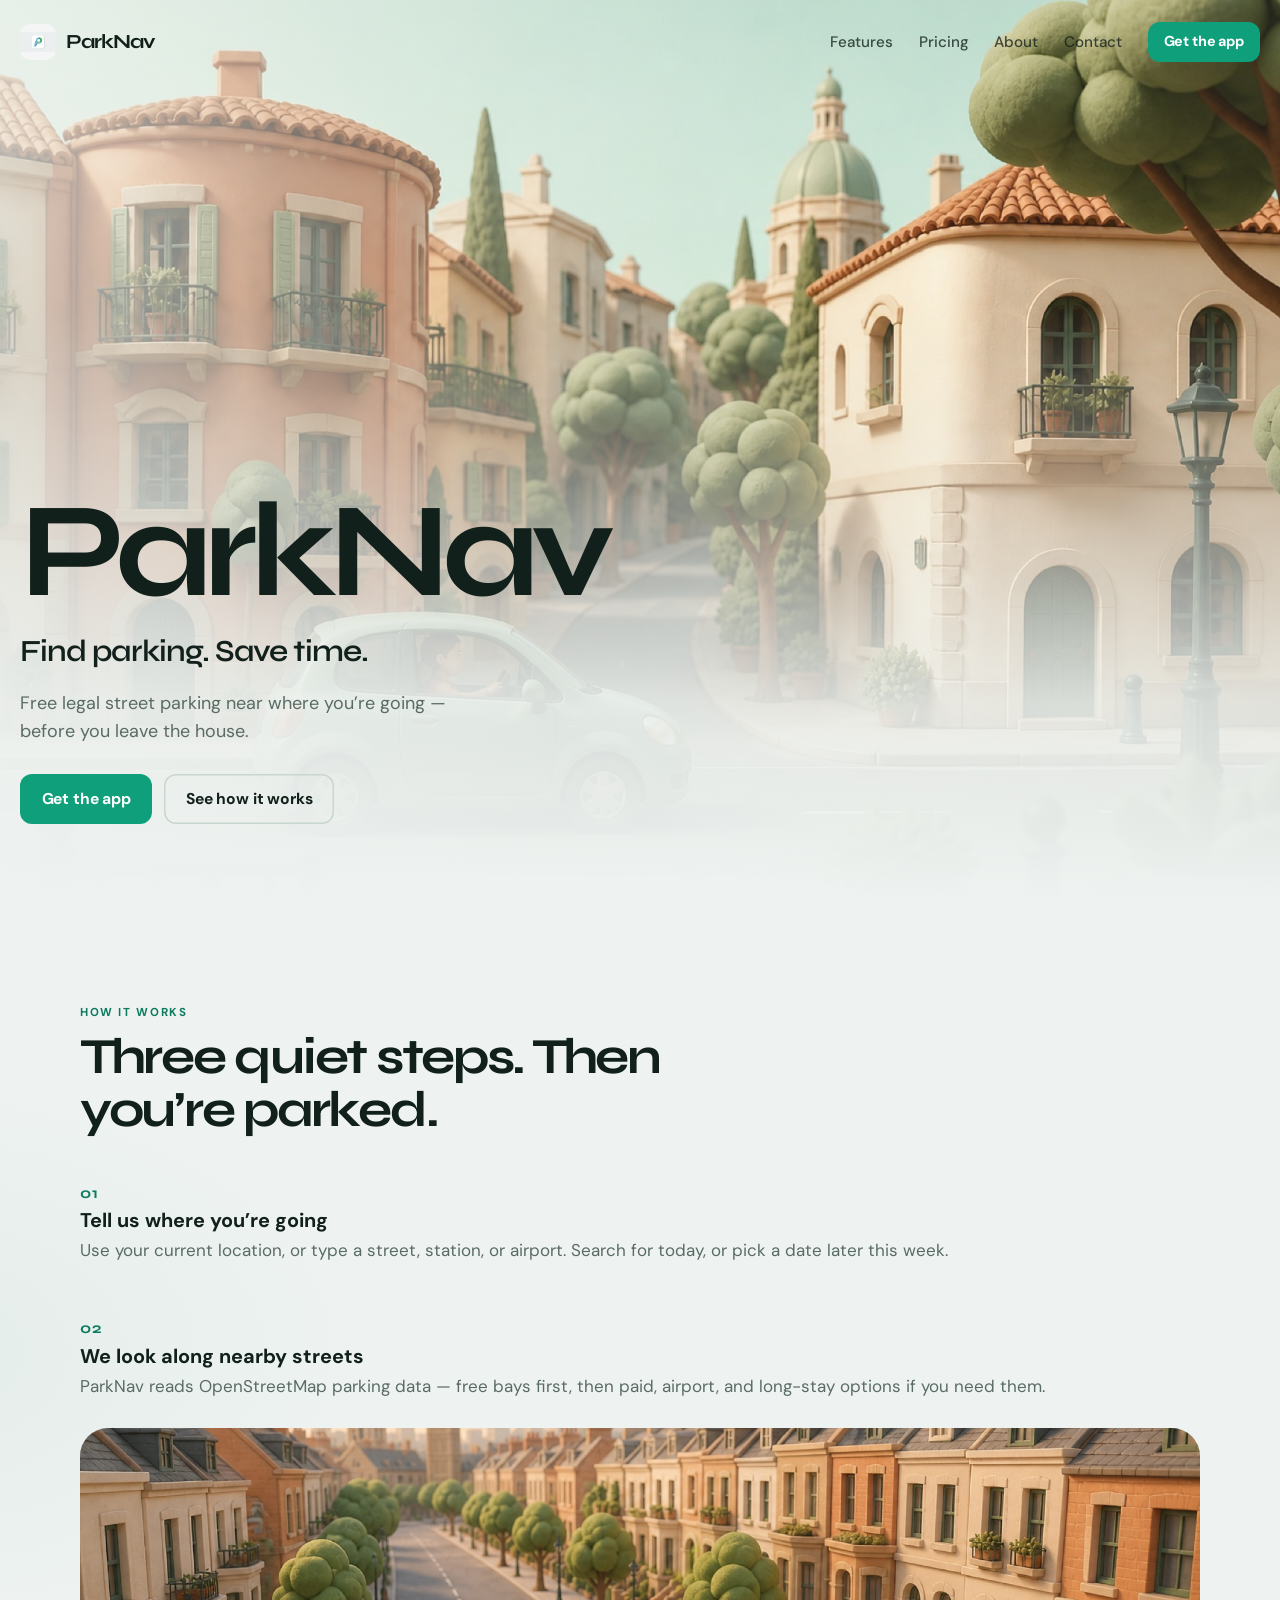
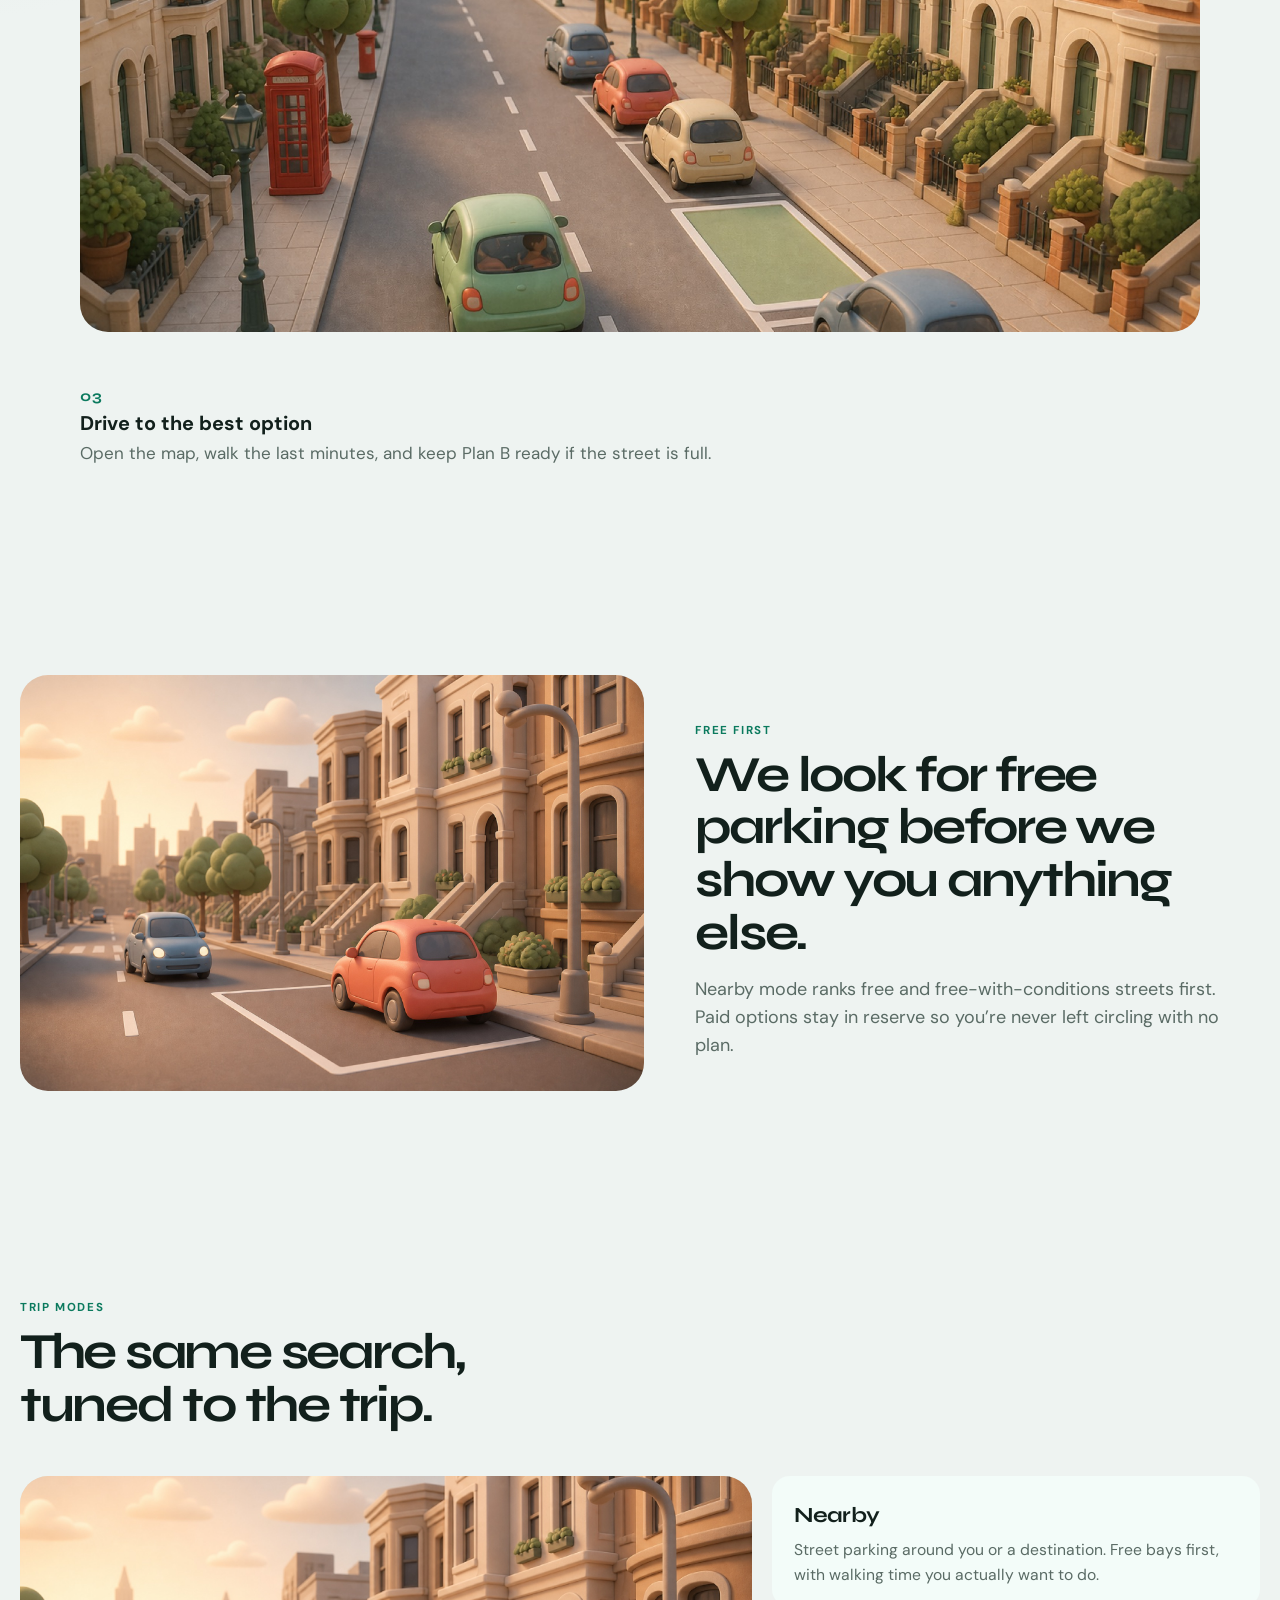
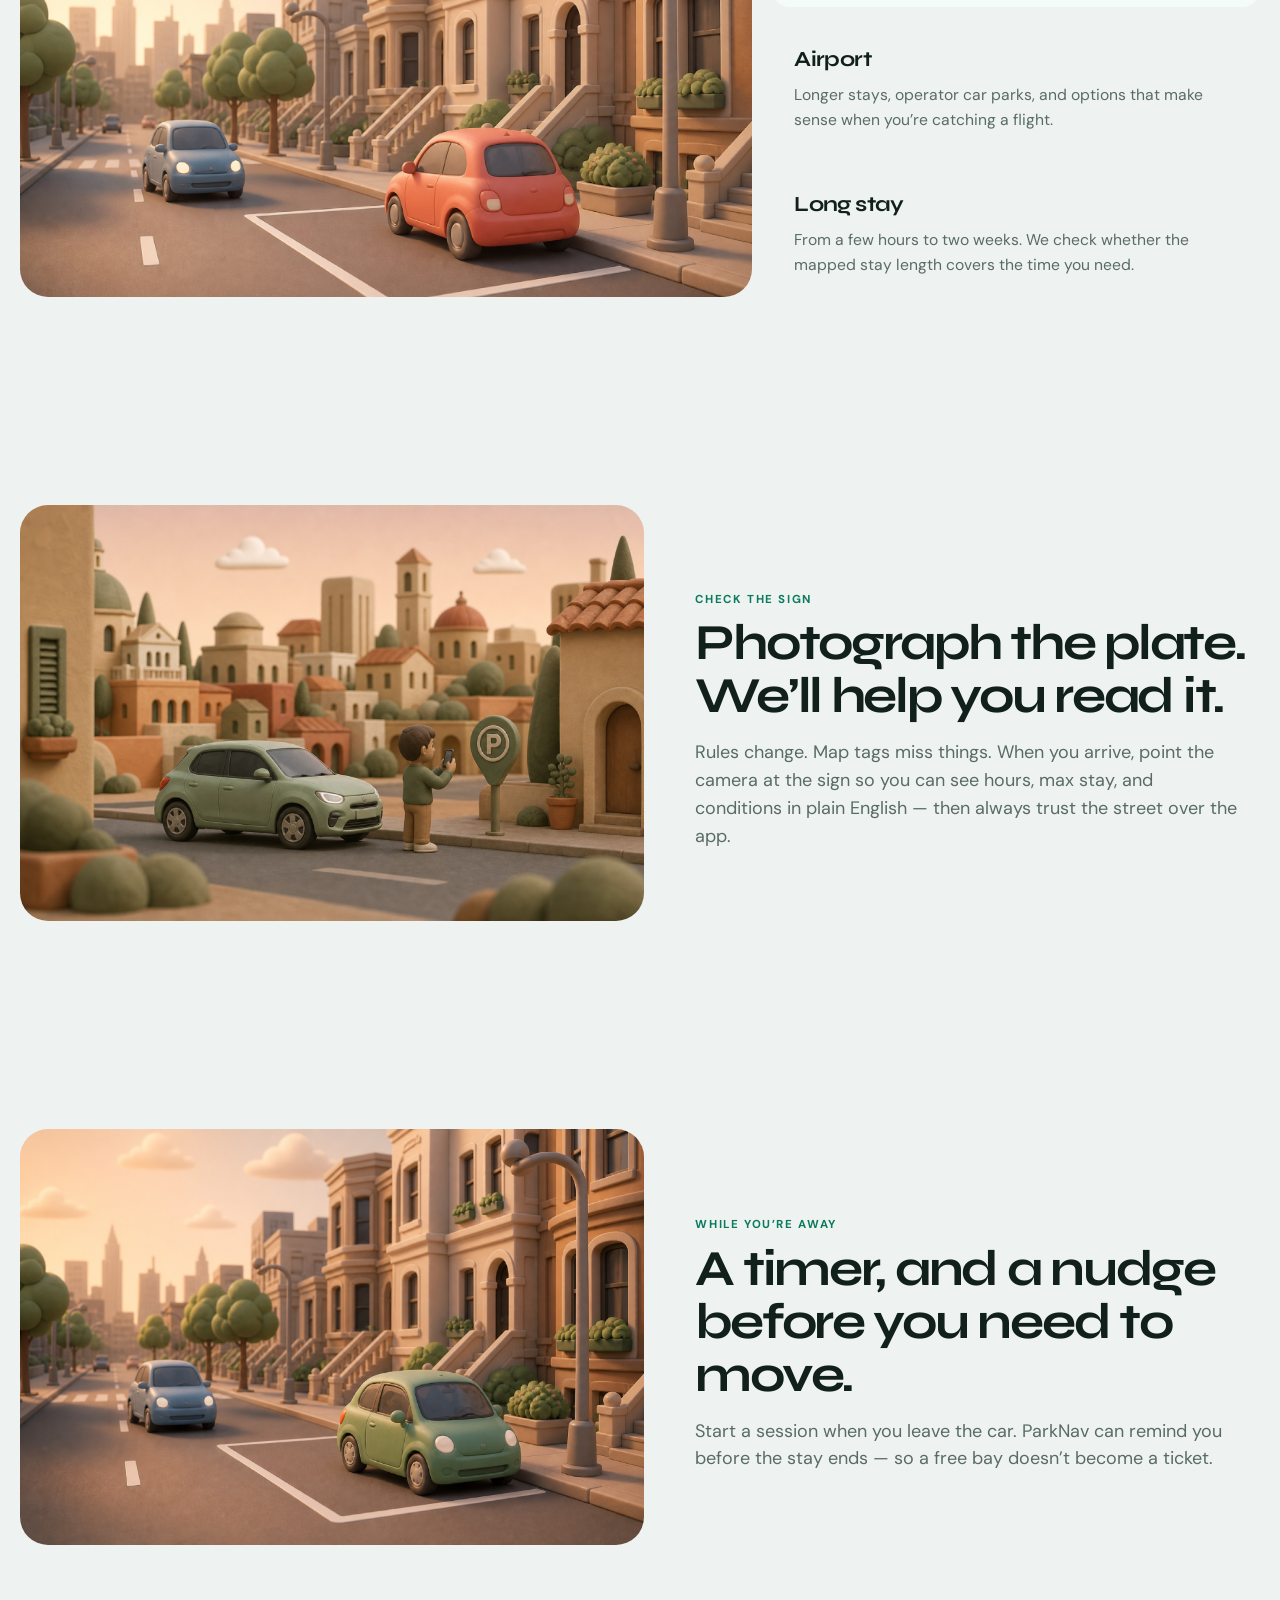
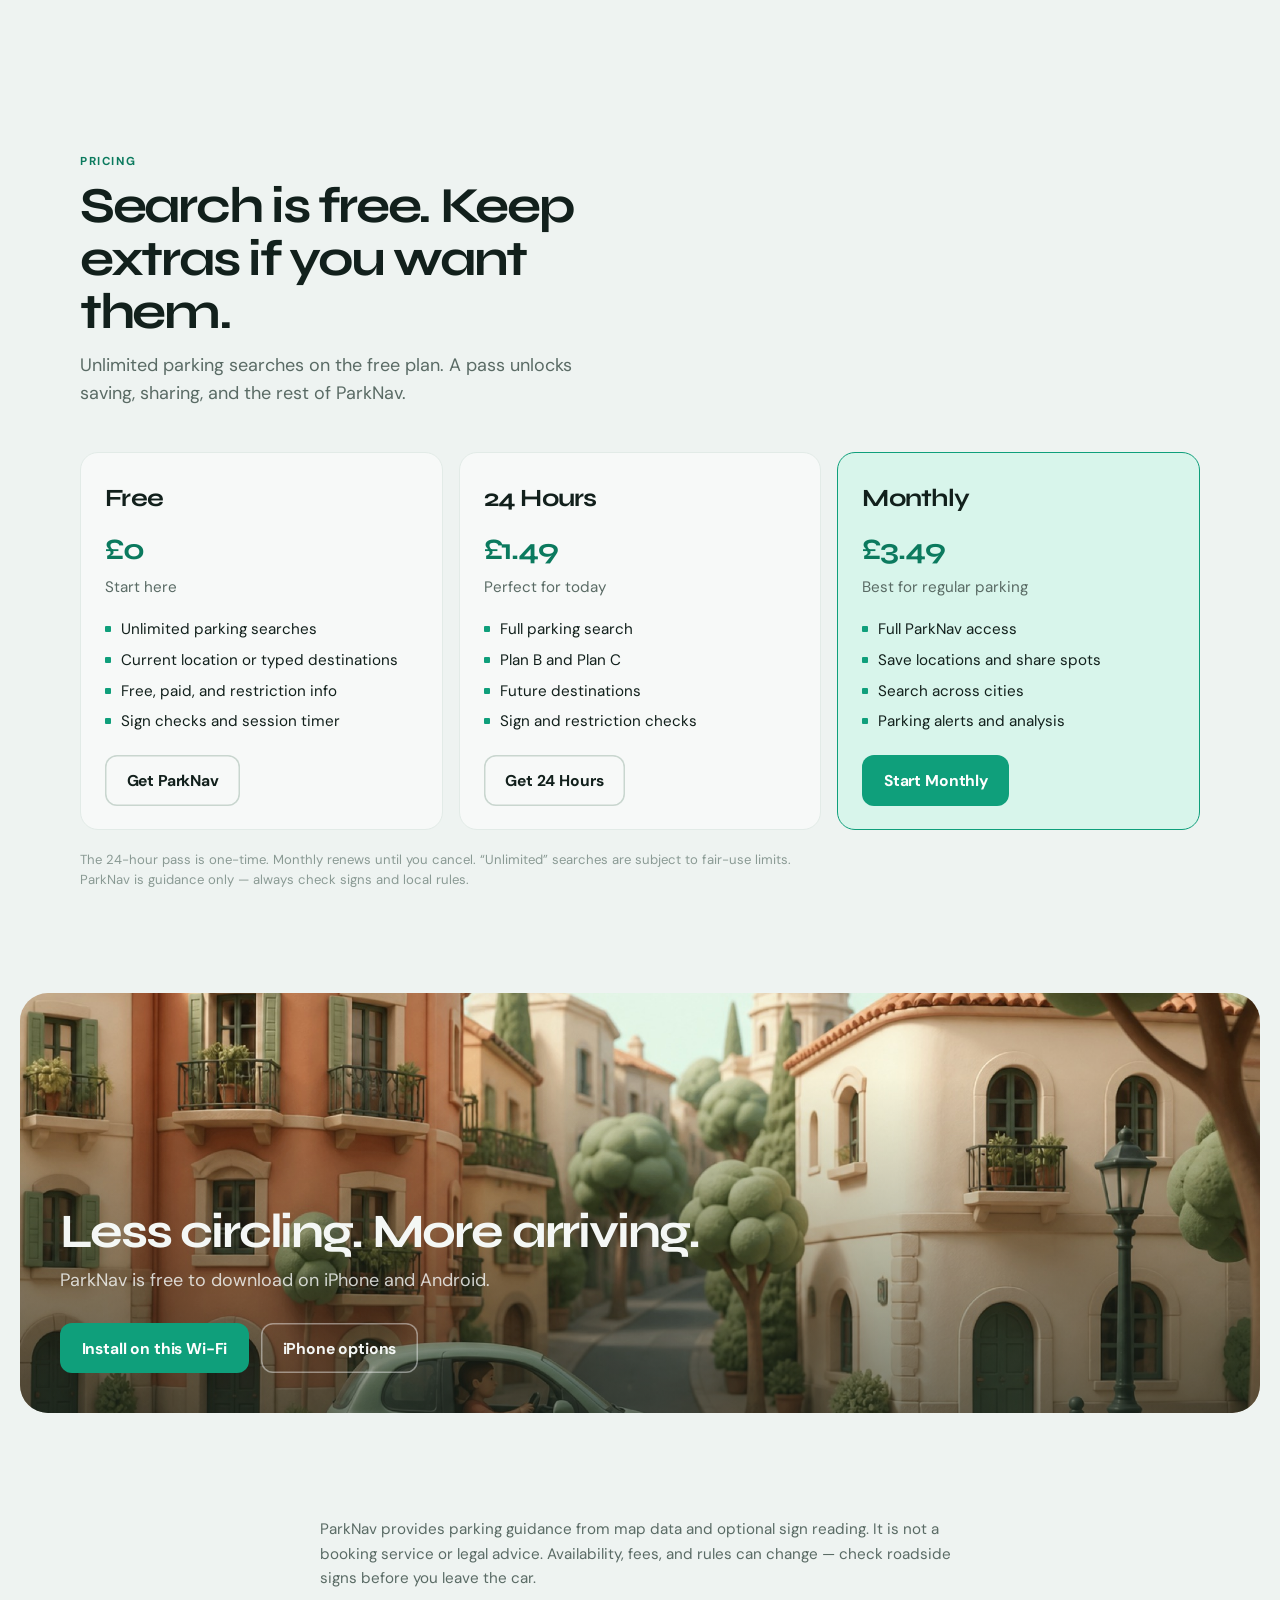
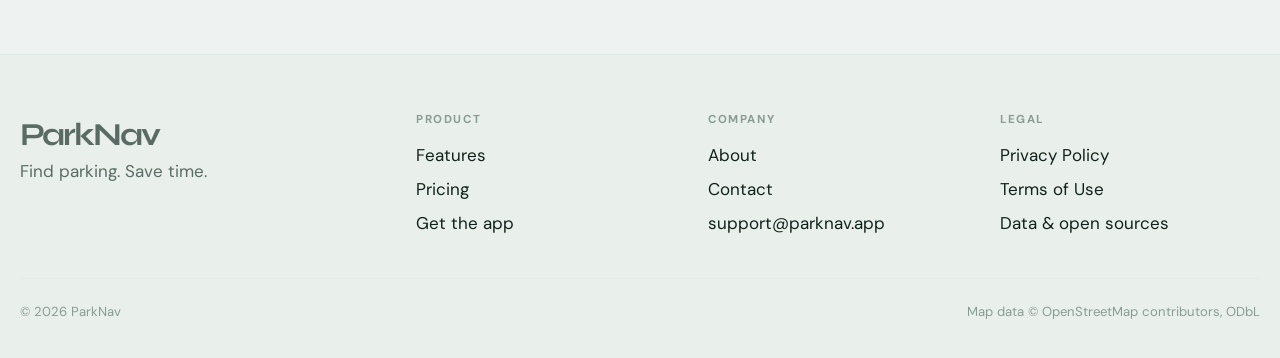
==== index.html @ ad82bcac "Initial ParkNav marketing site. Static HTML/CSS site with all pages, clay illustrations, and GitHub " ====
<!DOCTYPE html>
<html lang="en-GB">
<head>
  <meta charset="utf-8">
  <meta name="viewport" content="width=device-width, initial-scale=1">
  <title>ParkNav — Find parking. Save time.</title>
  <meta name="description" content="ParkNav finds free, legal street parking near your destination. Search now or later, check signs, and get a reminder before you overstay.">
  <link rel="canonical" href="https://parknav.app/">
  <link rel="icon" href="images/favicon.png">
  <link rel="preconnect" href="https://fonts.googleapis.com">
  <link rel="preconnect" href="https://fonts.gstatic.com" crossorigin>
  <link href="https://fonts.googleapis.com/css2?family=DM+Sans:opsz,wght@9..40,400;9..40,500;9..40,700&family=Syne:wght@600;700&display=swap" rel="stylesheet">
  <link rel="stylesheet" href="css/site.css">
</head>
<body>
  <a class="skip" href="#content">Skip to content</a>

  <!-- Webflow: Navbar symbol -->
  <header class="nav" data-nav>
    <div class="nav-inner">
      <a class="nav-brand" href="index.html">
        <img src="images/logo.png" width="36" height="36" alt="">
        <span>ParkNav</span>
      </a>
      <button class="nav-toggle" type="button" data-nav-toggle aria-expanded="false" aria-label="Open menu">
        <span></span>
      </button>
      <nav class="nav-menu" data-nav-menu>
        <a class="nav-link" href="features.html">Features</a>
        <a class="nav-link" href="pricing.html">Pricing</a>
        <a class="nav-link" href="about.html">About</a>
        <a class="nav-link" href="contact.html">Contact</a>
        <a class="btn btn-small" href="#download">Get the app</a>
      </nav>
    </div>
  </header>

  <main id="content">
    <section class="hero">
      <img class="hero-media" src="images/hero-street.jpg" alt="Clay city street with a sage-green car looking for a place to park">
      <div class="hero-fade"></div>
      <div class="hero-copy">
        <p class="brand-word">ParkNav</p>
        <h1>Find parking. Save time.</h1>
        <p class="lede">Free legal street parking near where you’re going — before you leave the house.</p>
        <div class="cta-row">
          <a class="btn" href="#download">Get the app</a>
          <a class="btn btn-ghost" href="#how">See how it works</a>
        </div>
      </div>
    </section>

    <section class="section" id="how">
      <div class="wrap">
        <div class="section-head">
          <p class="kicker">How it works</p>
          <h2 class="display">Three quiet steps. Then you’re parked.</h2>
        </div>

        <div class="steps">
          <div>
            <p class="step-num">01</p>
            <h3>Tell us where you’re going</h3>
            <p class="muted">Use your current location, or type a street, station, or airport. Search for today, or pick a date later this week.</p>
          </div>

          <div>
            <p class="step-num">02</p>
            <h3>We look along nearby streets</h3>
            <p class="muted">ParkNav reads OpenStreetMap parking data — free bays first, then paid, airport, and long-stay options if you need them.</p>
            <div class="stage">
              <img src="images/scene-overhead.jpg" alt="Overhead clay London street with a sage car searching for a free bay">
            </div>
          </div>

          <div>
            <p class="step-num">03</p>
            <h3>Drive to the best option</h3>
            <p class="muted">Open the map, walk the last minutes, and keep Plan B ready if the street is full.</p>
          </div>
        </div>
      </div>
    </section>

    <section class="section">
      <div class="wrap-wide split">
        <div class="split-visual">
          <img src="images/scene-bay.jpg" alt="Clay street with a car settling into a parking bay">
        </div>
        <div class="split-copy">
          <p class="kicker">Free first</p>
          <h2 class="display">We look for free parking before we show you anything else.</h2>
          <p class="lede">Nearby mode ranks free and free-with-conditions streets first. Paid options stay in reserve so you’re never left circling with no plan.</p>
        </div>
      </div>
    </section>

    <section class="section">
      <div class="wrap-wide">
        <div class="section-head">
          <p class="kicker">Trip modes</p>
          <h2 class="display">The same search, tuned to the trip.</h2>
        </div>
        <div class="modes">
          <div class="mode-visual">
            <img class="is-show" data-mode-image="nearby" src="images/scene-bay.jpg" alt="Residential street parking">
            <img data-mode-image="airport" src="images/scene-airport.jpg" alt="Clay airport long-stay car park">
            <img data-mode-image="longstay" src="images/scene-parked.jpg" alt="Car parked for a longer stay">
          </div>
          <div class="mode-list">
            <button class="mode is-on" type="button" data-mode="nearby">
              <h3>Nearby</h3>
              <p>Street parking around you or a destination. Free bays first, with walking time you actually want to do.</p>
            </button>
            <button class="mode" type="button" data-mode="airport">
              <h3>Airport</h3>
              <p>Longer stays, operator car parks, and options that make sense when you’re catching a flight.</p>
            </button>
            <button class="mode" type="button" data-mode="longstay">
              <h3>Long stay</h3>
              <p>From a few hours to two weeks. We check whether the mapped stay length covers the time you need.</p>
            </button>
          </div>
        </div>
      </div>
    </section>

    <section class="section">
      <div class="wrap-wide split split-flip">
        <div class="split-visual">
          <img src="images/scene-sign.jpg" alt="Person checking a parking sign beside a sage-green clay car">
        </div>
        <div class="split-copy">
          <p class="kicker">Check the sign</p>
          <h2 class="display">Photograph the plate. We’ll help you read it.</h2>
          <p class="lede">Rules change. Map tags miss things. When you arrive, point the camera at the sign so you can see hours, max stay, and conditions in plain English — then always trust the street over the app.</p>
        </div>
      </div>
    </section>

    <section class="section">
      <div class="wrap-wide split">
        <div class="split-visual">
          <img src="images/scene-parked.jpg" alt="Sage clay car parked quietly on a residential street">
        </div>
        <div class="split-copy">
          <p class="kicker">While you’re away</p>
          <h2 class="display">A timer, and a nudge before you need to move.</h2>
          <p class="lede">Start a session when you leave the car. ParkNav can remind you before the stay ends — so a free bay doesn’t become a ticket.</p>
        </div>
      </div>
    </section>

    <section class="section" id="pricing">
      <div class="wrap">
        <div class="section-head">
          <p class="kicker">Pricing</p>
          <h2 class="display">Search is free. Keep extras if you want them.</h2>
          <p class="lede">Unlimited parking searches on the free plan. A pass unlocks saving, sharing, and the rest of ParkNav.</p>
        </div>
        <div class="plans">
          <article class="plan">
            <h3>Free</h3>
            <p class="price">£0</p>
            <p class="tag">Start here</p>
            <ul>
              <li>Unlimited parking searches</li>
              <li>Current location or typed destinations</li>
              <li>Free, paid, and restriction info</li>
              <li>Sign checks and session timer</li>
            </ul>
            <a class="btn btn-ghost" href="#download">Get ParkNav</a>
          </article>
          <article class="plan">
            <h3>24 Hours</h3>
            <p class="price">£1.49</p>
            <p class="tag">Perfect for today</p>
            <ul>
              <li>Full parking search</li>
              <li>Plan B and Plan C</li>
              <li>Future destinations</li>
              <li>Sign and restriction checks</li>
            </ul>
            <a class="btn btn-ghost" href="#download">Get 24 Hours</a>
          </article>
          <article class="plan plan-featured">
            <h3>Monthly</h3>
            <p class="price">£3.49</p>
            <p class="tag">Best for regular parking</p>
            <ul>
              <li>Full ParkNav access</li>
              <li>Save locations and share spots</li>
              <li>Search across cities</li>
              <li>Parking alerts and analysis</li>
            </ul>
            <a class="btn" href="#download">Start Monthly</a>
          </article>
        </div>
        <p class="fine">The 24-hour pass is one-time. Monthly renews until you cancel. “Unlimited” searches are subject to fair-use limits. ParkNav is guidance only — always check signs and local rules.</p>
      </div>
    </section>

    <section class="close" id="download">
      <div class="close-frame">
        <img src="images/scene-side-car.jpg" alt="Sage clay car on a sunlit city street">
        <div class="close-fade"></div>
        <div class="close-copy">
          <h2 class="display">Less circling. More arriving.</h2>
          <p class="lede">ParkNav is free to download on iPhone and Android.</p>
          <div class="cta-row">
            <a class="btn" href="install.html">Install on this Wi-Fi</a>
            <a class="btn btn-ghost" href="install.html#ios">iPhone options</a>
          </div>
        </div>
      </div>
    </section>

    <p class="disclaimer">ParkNav provides parking guidance from map data and optional sign reading. It is not a booking service or legal advice. Availability, fees, and rules can change — check roadside signs before you leave the car.</p>
  </main>

  <!-- Webflow: Footer symbol -->
  <footer class="footer">
    <div class="wrap-wide footer-grid">
      <div>
        <p class="brand-word">ParkNav</p>
        <p>Find parking. Save time.</p>
      </div>
      <div>
        <h2>Product</h2>
        <ul>
          <li><a href="features.html">Features</a></li>
          <li><a href="pricing.html">Pricing</a></li>
          <li><a href="index.html#download">Get the app</a></li>
        </ul>
      </div>
      <div>
        <h2>Company</h2>
        <ul>
          <li><a href="about.html">About</a></li>
          <li><a href="contact.html">Contact</a></li>
          <li><a href="mailto:support@parknav.app">support@parknav.app</a></li>
        </ul>
      </div>
      <div>
        <h2>Legal</h2>
        <ul>
          <li><a href="privacy.html">Privacy Policy</a></li>
          <li><a href="terms.html">Terms of Use</a></li>
          <li><a href="data.html">Data &amp; open sources</a></li>
        </ul>
      </div>
    </div>
    <div class="footer-base">
      <span>© 2026 ParkNav</span>
      <span>Map data © OpenStreetMap contributors, ODbL</span>
    </div>
  </footer>

  <script src="js/site.js"></script>
</body>
</html>
---- css/site.css ----
/* ParkNav marketing site
   Tokens map 1:1 to Webflow Swatches / Variables.
   Recreate these first in the Webflow Designer. */

:root {
  --bg: #eef3f1;
  --bg-2: #e4ede8;
  --elevated: #ffffff;
  --soft: #e2ebe7;
  --ink: #12201c;
  --muted: #5a6b65;
  --faint: #8a9a94;
  --green: #0f9f7b;
  --green-deep: #0b7a5e;
  --green-soft: #d8f5eb;
  --amber: #e08a2b;
  --amber-soft: #fff0dc;
  --blue: #2f7fd1;
  --line: #c9d6cf;
  --danger: #e05454;

  --font-display: "Syne", sans-serif;
  --font-body: "DM Sans", sans-serif;

  --space-1: 0.5rem;
  --space-2: 0.75rem;
  --space-3: 1rem;
  --space-4: 1.5rem;
  --space-5: 2.5rem;
  --space-6: 4rem;
  --space-7: 6.5rem;
  --space-8: 9rem;

  --wrap: 1120px;
  --wrap-wide: 1280px;
  --measure: 38rem;

  --radius-s: 12px;
  --radius-m: 18px;
  --radius-l: 28px;

  --ease: cubic-bezier(0.22, 1, 0.36, 1);
  --nav-h: 5.25rem;
}

*,
*::before,
*::after {
  box-sizing: border-box;
}

html {
  scroll-behavior: smooth;
}

html,
body {
  margin: 0;
  padding: 0;
}

body {
  font-family: var(--font-body);
  font-size: 1.0625rem;
  line-height: 1.6;
  color: var(--ink);
  background:
    radial-gradient(1200px 640px at 80% -10%, rgba(216, 245, 235, 0.7), transparent 60%),
    radial-gradient(900px 500px at -10% 20%, rgba(226, 235, 231, 0.9), transparent 55%),
    var(--bg);
  -webkit-font-smoothing: antialiased;
  text-rendering: optimizeLegibility;
}

img {
  max-width: 100%;
  display: block;
}

a {
  color: inherit;
  text-decoration: none;
}

button,
input,
textarea,
select {
  font: inherit;
  color: inherit;
}

h1,
h2,
h3,
p {
  margin: 0;
}

:focus-visible {
  outline: 2px solid var(--green);
  outline-offset: 3px;
}

.skip {
  position: absolute;
  left: 1rem;
  top: -4rem;
  z-index: 80;
  background: var(--ink);
  color: var(--elevated);
  padding: 0.6rem 0.9rem;
  border-radius: var(--radius-s);
}

.skip:focus {
  top: 1rem;
}

/* ——— Type ——— */

.brand-word {
  font-family: var(--font-display);
  font-weight: 700;
  letter-spacing: -0.06em;
  line-height: 0.92;
}

.kicker {
  font-family: var(--font-body);
  font-weight: 700;
  font-size: 0.72rem;
  letter-spacing: 0.14em;
  text-transform: uppercase;
  color: var(--green-deep);
}

.display {
  font-family: var(--font-display);
  font-weight: 700;
  letter-spacing: -0.045em;
  line-height: 1.05;
  color: var(--ink);
}

.lede {
  font-size: 1.125rem;
  line-height: 1.55;
  color: var(--muted);
  max-width: 34rem;
}

.muted {
  color: var(--muted);
}

/* ——— Buttons ——— */

.btn {
  display: inline-flex;
  align-items: center;
  justify-content: center;
  gap: 0.55rem;
  min-height: 3.15rem;
  padding: 0.75rem 1.35rem;
  border: 0;
  border-radius: var(--radius-s);
  background: var(--green);
  color: #fff;
  font-weight: 700;
  font-size: 0.98rem;
  letter-spacing: -0.01em;
  cursor: pointer;
  transition: transform 0.35s var(--ease), background 0.25s ease;
}

.btn:hover {
  background: var(--green-deep);
  transform: translateY(-1px);
}

.btn-ghost {
  background: transparent;
  color: var(--ink);
  box-shadow: inset 0 0 0 1.5px var(--line);
}

.btn-ghost:hover {
  background: var(--elevated);
  transform: translateY(-1px);
}

.btn-small {
  min-height: 2.55rem;
  padding: 0.45rem 1rem;
  font-size: 0.9rem;
}

.cta-row {
  display: flex;
  flex-wrap: wrap;
  gap: 0.75rem;
  margin-top: 1.75rem;
}

/* ——— Nav (Webflow: Navbar symbol) ——— */

.nav {
  position: fixed;
  top: 0;
  left: 0;
  right: 0;
  z-index: 40;
  height: var(--nav-h);
}

.nav-inner {
  width: min(var(--wrap-wide), calc(100% - 2.5rem));
  margin: 0 auto;
  height: 100%;
  display: flex;
  align-items: center;
  justify-content: space-between;
  gap: 1rem;
}

.nav-brand {
  display: flex;
  align-items: center;
  gap: 0.65rem;
  font-family: var(--font-display);
  font-weight: 700;
  font-size: 1.25rem;
  letter-spacing: -0.05em;
}

.nav-brand img {
  width: 36px;
  height: 36px;
  border-radius: 10px;
}

.nav-toggle {
  display: none;
  width: 2.6rem;
  height: 2.6rem;
  border: 0;
  background: var(--elevated);
  border-radius: 10px;
  cursor: pointer;
  position: relative;
}

.nav-toggle span,
.nav-toggle span::before,
.nav-toggle span::after {
  position: absolute;
  left: 0.7rem;
  right: 0.7rem;
  height: 1.5px;
  background: var(--ink);
  content: "";
}

.nav-toggle span {
  top: 50%;
}

.nav-toggle span::before {
  top: -6px;
}

.nav-toggle span::after {
  top: 6px;
}

.nav-menu {
  display: flex;
  align-items: center;
  gap: 1.6rem;
}

.nav-link {
  font-size: 0.95rem;
  font-weight: 500;
  color: var(--ink);
  opacity: 0.78;
}

.nav-link:hover,
.nav-link.is-active {
  opacity: 1;
  color: var(--green-deep);
}

.nav.is-solid,
.nav.is-scrolled {
  background: color-mix(in srgb, var(--bg) 88%, white);
  backdrop-filter: blur(14px);
  border-bottom: 1px solid color-mix(in srgb, var(--line) 70%, transparent);
}

/* ——— Hero ——— */

.hero {
  position: relative;
  min-height: 100svh;
  display: flex;
  align-items: flex-end;
  overflow: hidden;
  color: var(--ink);
}

.hero-media {
  position: absolute;
  inset: 0;
  width: 100%;
  height: 100%;
  object-fit: cover;
  object-position: 58% 46%;
  transform: scale(1.06);
  animation: hero-drift 22s var(--ease) infinite alternate;
}

.hero-fade {
  position: absolute;
  inset: 0;
  background:
    linear-gradient(180deg, rgba(238, 243, 241, 0.1) 0%, rgba(238, 243, 241, 0.04) 34%, rgba(238, 243, 241, 0.88) 78%, var(--bg) 100%),
    linear-gradient(90deg, rgba(238, 243, 241, 0.7) 0%, rgba(238, 243, 241, 0.18) 42%, transparent 64%);
  pointer-events: none;
}

.hero-copy .brand-word,
.hero-copy h1 {
  color: var(--ink);
}

.hero-copy {
  position: relative;
  z-index: 1;
  width: min(var(--wrap-wide), calc(100% - 2.5rem));
  margin: 0 auto;
  padding: 0 0 4.75rem;
  animation: rise 1s var(--ease) both;
}

.hero-copy .brand-word {
  font-size: clamp(4.4rem, 11vw, 8.4rem);
  margin-bottom: 0.85rem;
}

.hero-copy h1 {
  font-family: var(--font-display);
  font-weight: 600;
  font-size: clamp(1.45rem, 2.4vw, 2rem);
  letter-spacing: -0.03em;
  max-width: 18ch;
}

.hero-copy .lede {
  margin-top: 0.85rem;
  max-width: 28rem;
}

/* Inner page intro */

.page-intro {
  padding: calc(var(--nav-h) + 3.5rem) 0 3.25rem;
}

.page-intro-inner,
.wrap {
  width: min(var(--wrap), calc(100% - 2.5rem));
  margin: 0 auto;
}

.wrap-wide {
  width: min(var(--wrap-wide), calc(100% - 2.5rem));
  margin: 0 auto;
}

.page-intro h1 {
  font-size: clamp(2.6rem, 6vw, 4.4rem);
  max-width: 14ch;
  margin-top: 0.65rem;
}

.page-intro .lede {
  margin-top: 1rem;
}

.full-bleed {
  width: 100%;
  max-height: 72vh;
  object-fit: cover;
  min-height: 280px;
}

.band {
  margin: 0;
  overflow: hidden;
}

.band img {
  width: 100%;
  height: min(62vh, 640px);
  object-fit: cover;
}

/* ——— Sections ——— */

.section {
  padding: var(--space-7) 0;
}

.section-tight {
  padding: var(--space-6) 0;
}

.section h2 {
  font-size: clamp(2rem, 4.4vw, 3.15rem);
  max-width: 16ch;
  margin-top: 0.55rem;
}

.section-head {
  margin-bottom: 2.75rem;
}

.section-head .lede {
  margin-top: 0.85rem;
}

.split {
  display: grid;
  grid-template-columns: 1.05fr 0.95fr;
  gap: clamp(1.5rem, 4vw, 4.5rem);
  align-items: center;
}

.split-copy h2 {
  margin-top: 0.5rem;
}

.split-copy .lede,
.split-copy p {
  margin-top: 1rem;
}

.split-visual {
  border-radius: var(--radius-l);
  overflow: hidden;
  background: var(--soft);
  min-height: 280px;
}

.split-visual img {
  width: 100%;
  height: 100%;
  min-height: 340px;
  object-fit: cover;
}

.split-flip .split-visual {
  order: 1;
}

.split-flip .split-copy {
  order: 2;
}

/* How it works */

.steps {
  display: grid;
  gap: 3.25rem;
}

.step-num {
  font-family: var(--font-display);
  font-weight: 700;
  font-size: 0.95rem;
  letter-spacing: 0.08em;
  color: var(--green-deep);
}

.step h3 {
  font-family: var(--font-display);
  font-weight: 700;
  font-size: clamp(1.6rem, 3vw, 2.15rem);
  letter-spacing: -0.04em;
  margin: 0.35rem 0 0.55rem;
}

.stage {
  margin-top: 1.75rem;
  border-radius: var(--radius-l);
  overflow: hidden;
  background: var(--soft);
  position: relative;
}

.stage img {
  width: 100%;
  height: min(56vh, 520px);
  object-fit: cover;
}

/* Modes */

.modes {
  display: grid;
  grid-template-columns: 1.2fr 0.8fr;
  gap: 1.25rem;
}

.mode-visual {
  position: relative;
  border-radius: var(--radius-l);
  overflow: hidden;
  min-height: 420px;
  background: var(--soft);
}

.mode-visual img {
  position: absolute;
  inset: 0;
  width: 100%;
  height: 100%;
  object-fit: cover;
  opacity: 0;
  transition: opacity 0.5s var(--ease);
}

.mode-visual img.is-show {
  opacity: 1;
}

.mode-list {
  display: grid;
  gap: 0.85rem;
}

.mode {
  padding: 1.35rem 1.4rem 1.25rem;
  border-radius: var(--radius-m);
  background: transparent;
  text-align: left;
  border: 0;
  cursor: pointer;
  transition: background 0.25s ease;
}

.mode.is-on,
.mode:hover {
  background: color-mix(in srgb, var(--elevated) 70%, var(--green-soft));
}

.mode h3 {
  font-family: var(--font-display);
  font-size: 1.35rem;
  letter-spacing: -0.03em;
}

.mode p {
  margin-top: 0.3rem;
  color: var(--muted);
  font-size: 0.98rem;
}

/* Plans — cards allowed (purchase interaction) */

.plans {
  display: grid;
  grid-template-columns: repeat(3, 1fr);
  gap: 1rem;
}

.plan {
  padding: 1.6rem 1.5rem 1.45rem;
  border-radius: var(--radius-m);
  background: color-mix(in srgb, var(--elevated) 55%, transparent);
  border: 1.5px solid var(--soft);
}

.plan-featured {
  background: var(--green-soft);
  border-color: var(--green);
}

.plan h3 {
  font-family: var(--font-display);
  font-size: 1.55rem;
  letter-spacing: -0.03em;
}

.plan .price {
  font-family: var(--font-display);
  font-weight: 700;
  font-size: 1.85rem;
  letter-spacing: -0.04em;
  color: var(--green-deep);
  margin: 0.45rem 0 0.15rem;
}

.plan .tag {
  color: var(--muted);
  font-size: 0.95rem;
}

.plan ul {
  margin: 1.1rem 0 1.35rem;
  padding: 0;
  list-style: none;
  display: grid;
  gap: 0.4rem;
}

.plan li {
  font-size: 0.95rem;
  padding-left: 1rem;
  position: relative;
}

.plan li::before {
  content: "";
  width: 6px;
  height: 6px;
  border-radius: 1px;
  background: var(--green);
  position: absolute;
  left: 0;
  top: 0.55rem;
}

.fine {
  margin-top: 1.25rem;
  font-size: 0.82rem;
  line-height: 1.5;
  color: var(--faint);
  max-width: 46rem;
}

/* Closing CTA */

.close {
  padding: 0 0 var(--space-7);
}

.close-frame {
  width: min(var(--wrap-wide), calc(100% - 2.5rem));
  margin: 0 auto;
  position: relative;
  overflow: hidden;
  border-radius: var(--radius-l);
  min-height: 420px;
  display: flex;
  align-items: flex-end;
}

.close-frame img {
  position: absolute;
  inset: 0;
  width: 100%;
  height: 100%;
  object-fit: cover;
}

.close-fade {
  position: absolute;
  inset: 0;
  background: linear-gradient(180deg, transparent 20%, rgba(18, 32, 28, 0.55) 100%);
}

.close-copy {
  position: relative;
  z-index: 1;
  padding: 2.5rem;
  color: #f4f7f5;
}

.close-copy h2 {
  color: #f4f7f5;
  font-size: clamp(2rem, 4vw, 3rem);
}

.close-copy .lede {
  color: rgba(244, 247, 245, 0.82);
  margin-top: 0.6rem;
}

.close-copy .btn-ghost {
  color: #f4f7f5;
  box-shadow: inset 0 0 0 1.5px rgba(244, 247, 245, 0.45);
}

.close-copy .btn-ghost:hover {
  background: rgba(255, 255, 255, 0.1);
}

/* Feature index */

.feature-stack {
  display: grid;
  gap: var(--space-7);
}

/* Contact form — interaction container */

.contact-grid {
  display: grid;
  grid-template-columns: 0.92fr 1.08fr;
  gap: clamp(1.5rem, 4vw, 4rem);
  align-items: start;
}

.form {
  display: grid;
  gap: 1rem;
}

.field label {
  display: block;
  font-weight: 700;
  font-size: 0.85rem;
  margin-bottom: 0.4rem;
}

.field input,
.field textarea,
.field select {
  width: 100%;
  border: 0;
  background: var(--elevated);
  border-radius: var(--radius-s);
  padding: 0.9rem 1rem;
  box-shadow: inset 0 0 0 1.5px var(--soft);
}

.field textarea {
  min-height: 9rem;
  resize: vertical;
}

.form-note {
  font-size: 0.88rem;
  color: var(--muted);
}

.form-success {
  display: none;
  padding: 1.25rem 0;
}

.form-success.is-show {
  display: block;
}

.form.is-sent .form-fields {
  display: none;
}

.contact-visual {
  border-radius: var(--radius-l);
  overflow: hidden;
}

.contact-visual img {
  width: 100%;
  height: 100%;
  min-height: 420px;
  object-fit: cover;
}

.contact-meta {
  margin-top: 1.5rem;
  display: grid;
  gap: 0.35rem;
}

.contact-meta a {
  color: var(--green-deep);
  font-weight: 700;
}

/* Legal */

.article {
  width: min(40rem, calc(100% - 2.5rem));
  margin: 0 auto;
  padding: calc(var(--nav-h) + 3rem) 0 var(--space-7);
}

.article h1 {
  font-size: clamp(2.2rem, 5vw, 3.4rem);
  margin: 0.4rem 0 0.6rem;
}

.article .updated {
  color: var(--faint);
  font-size: 0.9rem;
  margin-bottom: 2.4rem;
}

.article h2 {
  font-family: var(--font-display);
  font-size: 1.35rem;
  letter-spacing: -0.03em;
  margin: 2rem 0 0.55rem;
}

.article p,
.article li {
  color: var(--muted);
  line-height: 1.65;
}

.article a,
.fine a,
.faq a {
  color: var(--green-deep);
  font-weight: 600;
}

.article p + p {
  margin-top: 0.85rem;
}

.article ul {
  padding-left: 1.1rem;
  margin: 0.4rem 0 0;
}

.legal-index {
  display: grid;
  gap: 0.75rem;
  margin-top: 2rem;
}

.legal-index a {
  display: block;
  padding: 1.1rem 0;
  border-bottom: 1px solid var(--soft);
}

.legal-index strong {
  font-family: var(--font-display);
  font-size: 1.25rem;
  letter-spacing: -0.03em;
  display: block;
}

.legal-index span {
  color: var(--muted);
  font-size: 0.95rem;
}

/* Footer */

.footer {
  padding: 3.5rem 0 2.25rem;
  border-top: 1px solid var(--soft);
  background: color-mix(in srgb, var(--bg-2) 55%, var(--bg));
}

.footer-grid {
  display: grid;
  grid-template-columns: 1.4fr 1fr 1fr 1fr;
  gap: 2rem;
}

.footer .brand-word {
  font-size: 2rem;
}

.footer p {
  margin-top: 0.55rem;
  color: var(--muted);
  max-width: 18rem;
}

.footer h2 {
  font-size: 0.72rem;
  letter-spacing: 0.14em;
  text-transform: uppercase;
  color: var(--faint);
  font-weight: 700;
  margin-bottom: 0.75rem;
}

.footer ul {
  list-style: none;
  margin: 0;
  padding: 0;
  display: grid;
  gap: 0.45rem;
}

.footer a:hover {
  color: var(--green-deep);
}

.footer-base {
  width: min(var(--wrap-wide), calc(100% - 2.5rem));
  margin: 2.5rem auto 0;
  padding-top: 1.4rem;
  border-top: 1px solid var(--soft);
  display: flex;
  justify-content: space-between;
  gap: 1rem;
  flex-wrap: wrap;
  color: var(--faint);
  font-size: 0.82rem;
}

.disclaimer {
  width: min(var(--wrap), calc(100% - 2.5rem));
  margin: 0 auto var(--space-6);
  color: var(--muted);
  font-size: 0.95rem;
  max-width: 40rem;
}

/* FAQ */

.faq {
  display: grid;
  gap: 1.6rem;
  max-width: 40rem;
}

.faq h3 {
  font-family: var(--font-display);
  font-size: 1.25rem;
  letter-spacing: -0.03em;
}

.faq p {
  margin-top: 0.4rem;
  color: var(--muted);
}

/* Motion */

.reveal {
  opacity: 0;
  transform: translateY(18px);
  animation: rise 0.9s var(--ease) forwards;
}

.reveal:nth-child(2) {
  animation-delay: 0.08s;
}

@keyframes rise {
  from {
    opacity: 0;
    transform: translateY(22px);
  }
  to {
    opacity: 1;
    transform: none;
  }
}

@keyframes hero-drift {
  from {
    transform: scale(1.06) translate3d(0, 0, 0);
  }
  to {
    transform: scale(1.12) translate3d(-1.4%, -1.1%, 0);
  }
}

@media (prefers-reduced-motion: reduce) {
  html {
    scroll-behavior: auto;
  }

  .hero-media,
  .reveal,
  .hero-copy {
    animation: none;
  }

  .hero-media {
    transform: none;
  }

  .reveal {
    opacity: 1;
    transform: none;
  }
}

/* ——— Responsive ——— */

@media (max-width: 960px) {
  .split,
  .split-flip,
  .modes,
  .contact-grid,
  .plans,
  .footer-grid {
    grid-template-columns: 1fr;
  }

  .split-flip .split-visual,
  .split-flip .split-copy {
    order: unset;
  }

  .split-flip .split-visual {
    order: -1;
  }

  .nav-toggle {
    display: inline-flex;
    align-items: center;
    justify-content: center;
  }

  .nav-menu {
    display: none;
    position: absolute;
    top: var(--nav-h);
    left: 1.25rem;
    right: 1.25rem;
    background: var(--elevated);
    border-radius: var(--radius-m);
    padding: 1rem;
    flex-direction: column;
    align-items: stretch;
    gap: 0.35rem;
    box-shadow: 0 18px 40px rgba(18, 32, 28, 0.08);
  }

  .nav.is-open .nav-menu {
    display: flex;
  }

  .nav-menu .btn {
    margin-top: 0.4rem;
  }

  .hero-copy {
    padding-bottom: 3.25rem;
  }

  .section {
    padding: 4.25rem 0;
  }

  .mode-visual,
  .mode-visual img {
    min-height: 260px;
  }

  .close-copy {
    padding: 1.6rem;
  }

  .footer-grid {
    gap: 1.75rem;
  }
}

@media (max-width: 640px) {
  .hero-copy .brand-word {
    font-size: clamp(3.4rem, 18vw, 4.6rem);
  }

  .cta-row {
    flex-direction: column;
    align-items: stretch;
  }

  .page-intro {
    padding-top: calc(var(--nav-h) + 2.2rem);
  }
}
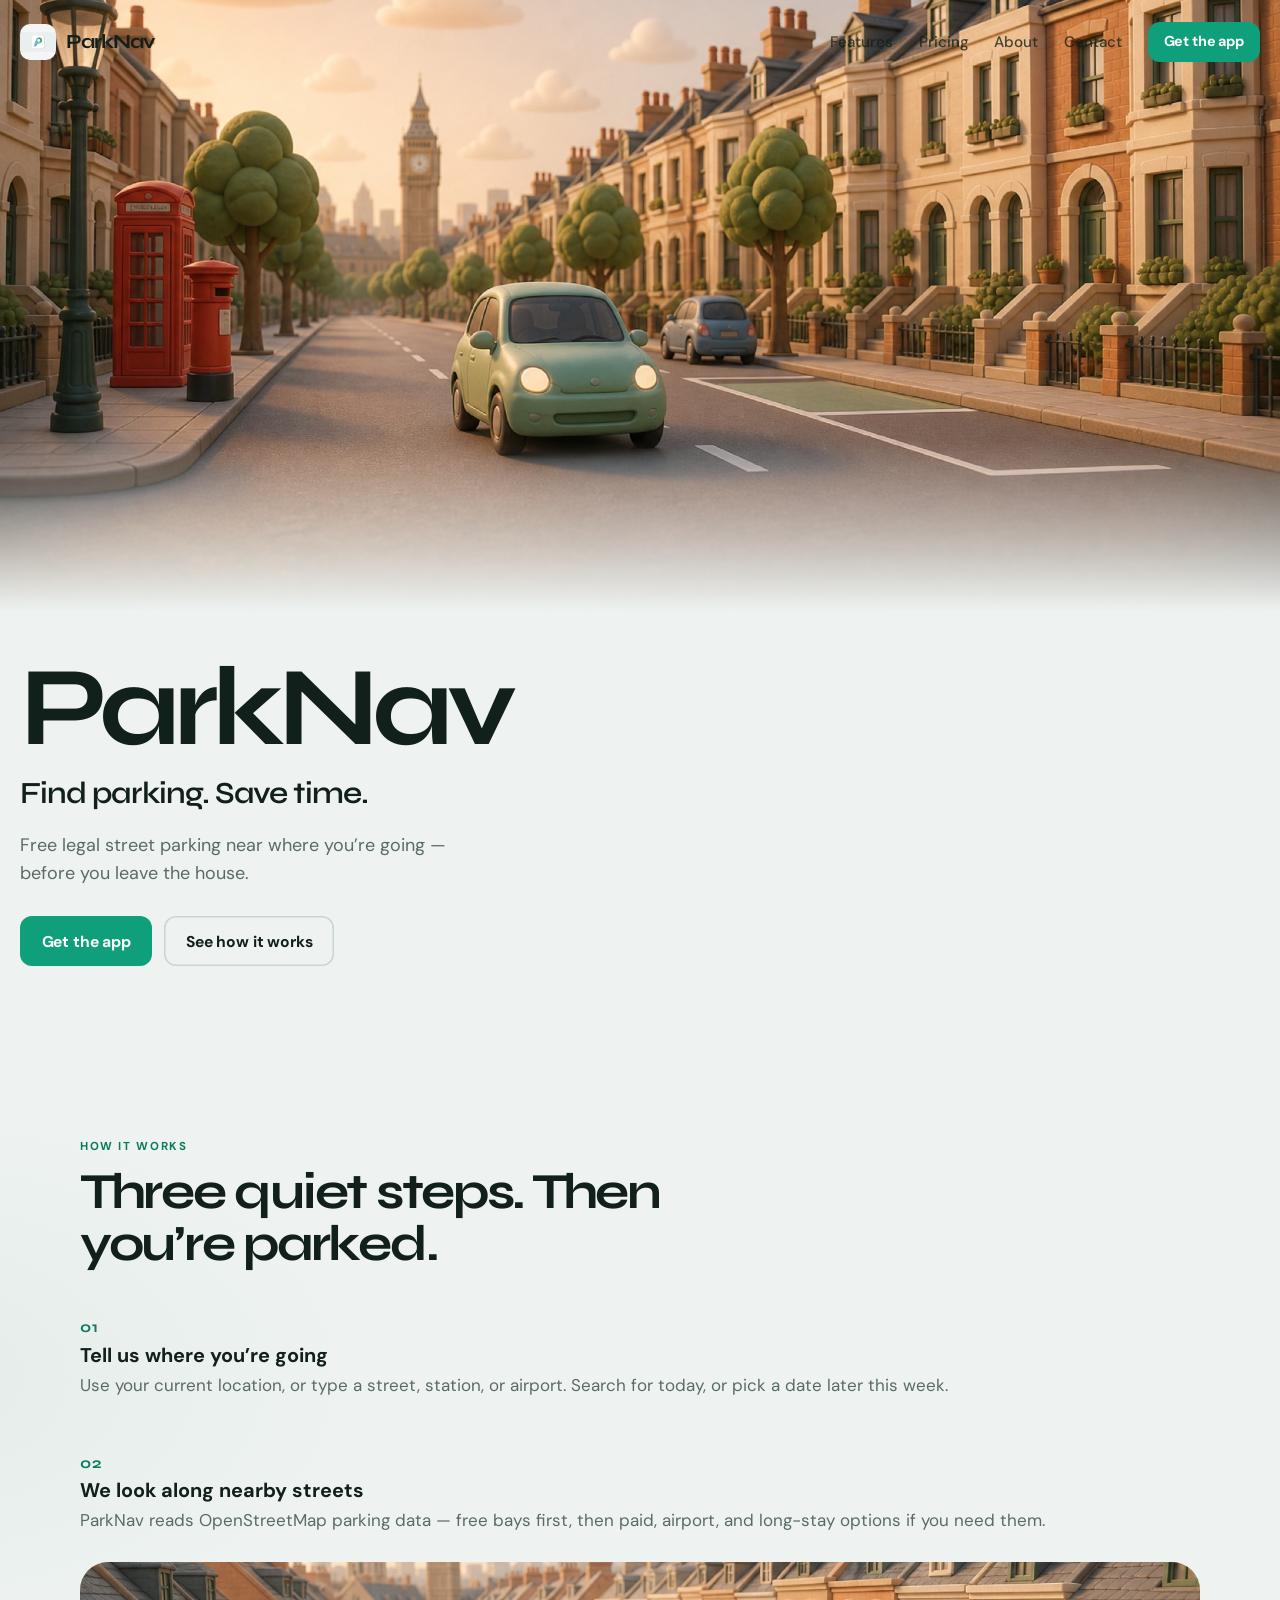
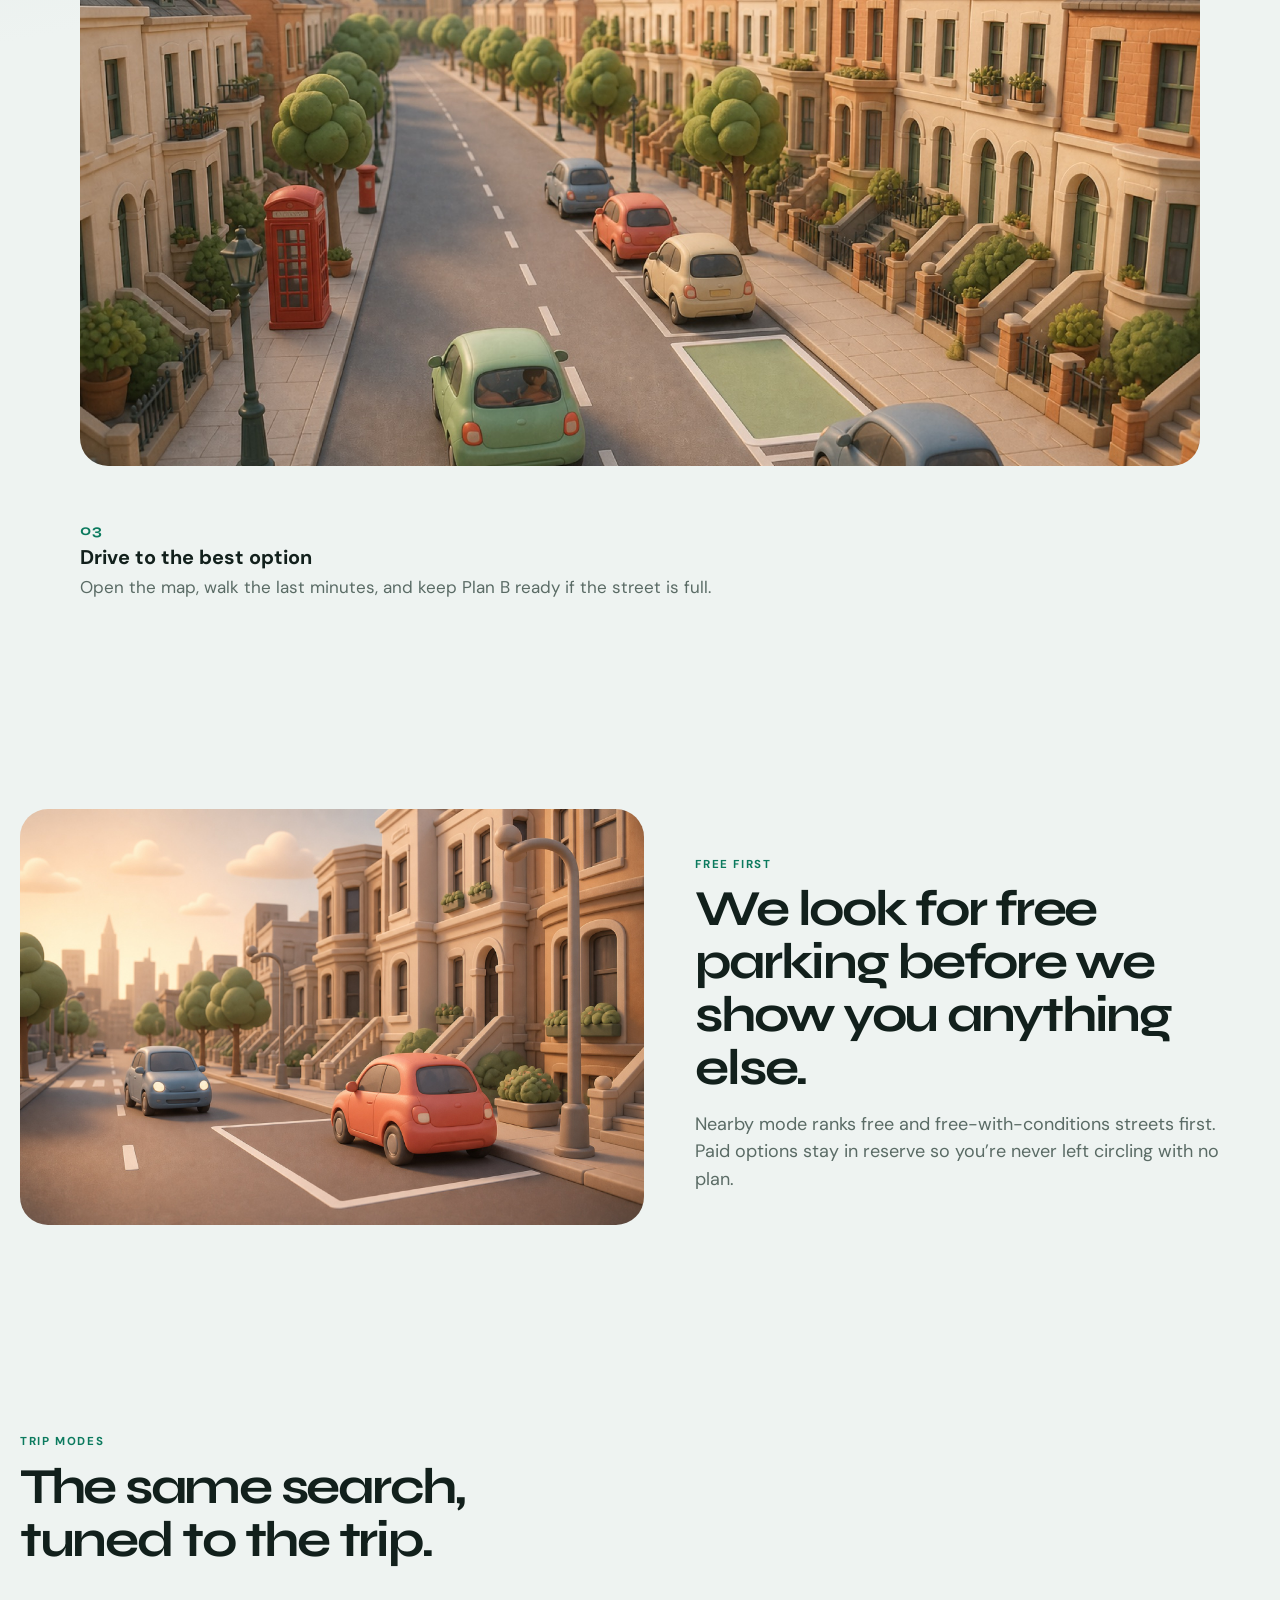
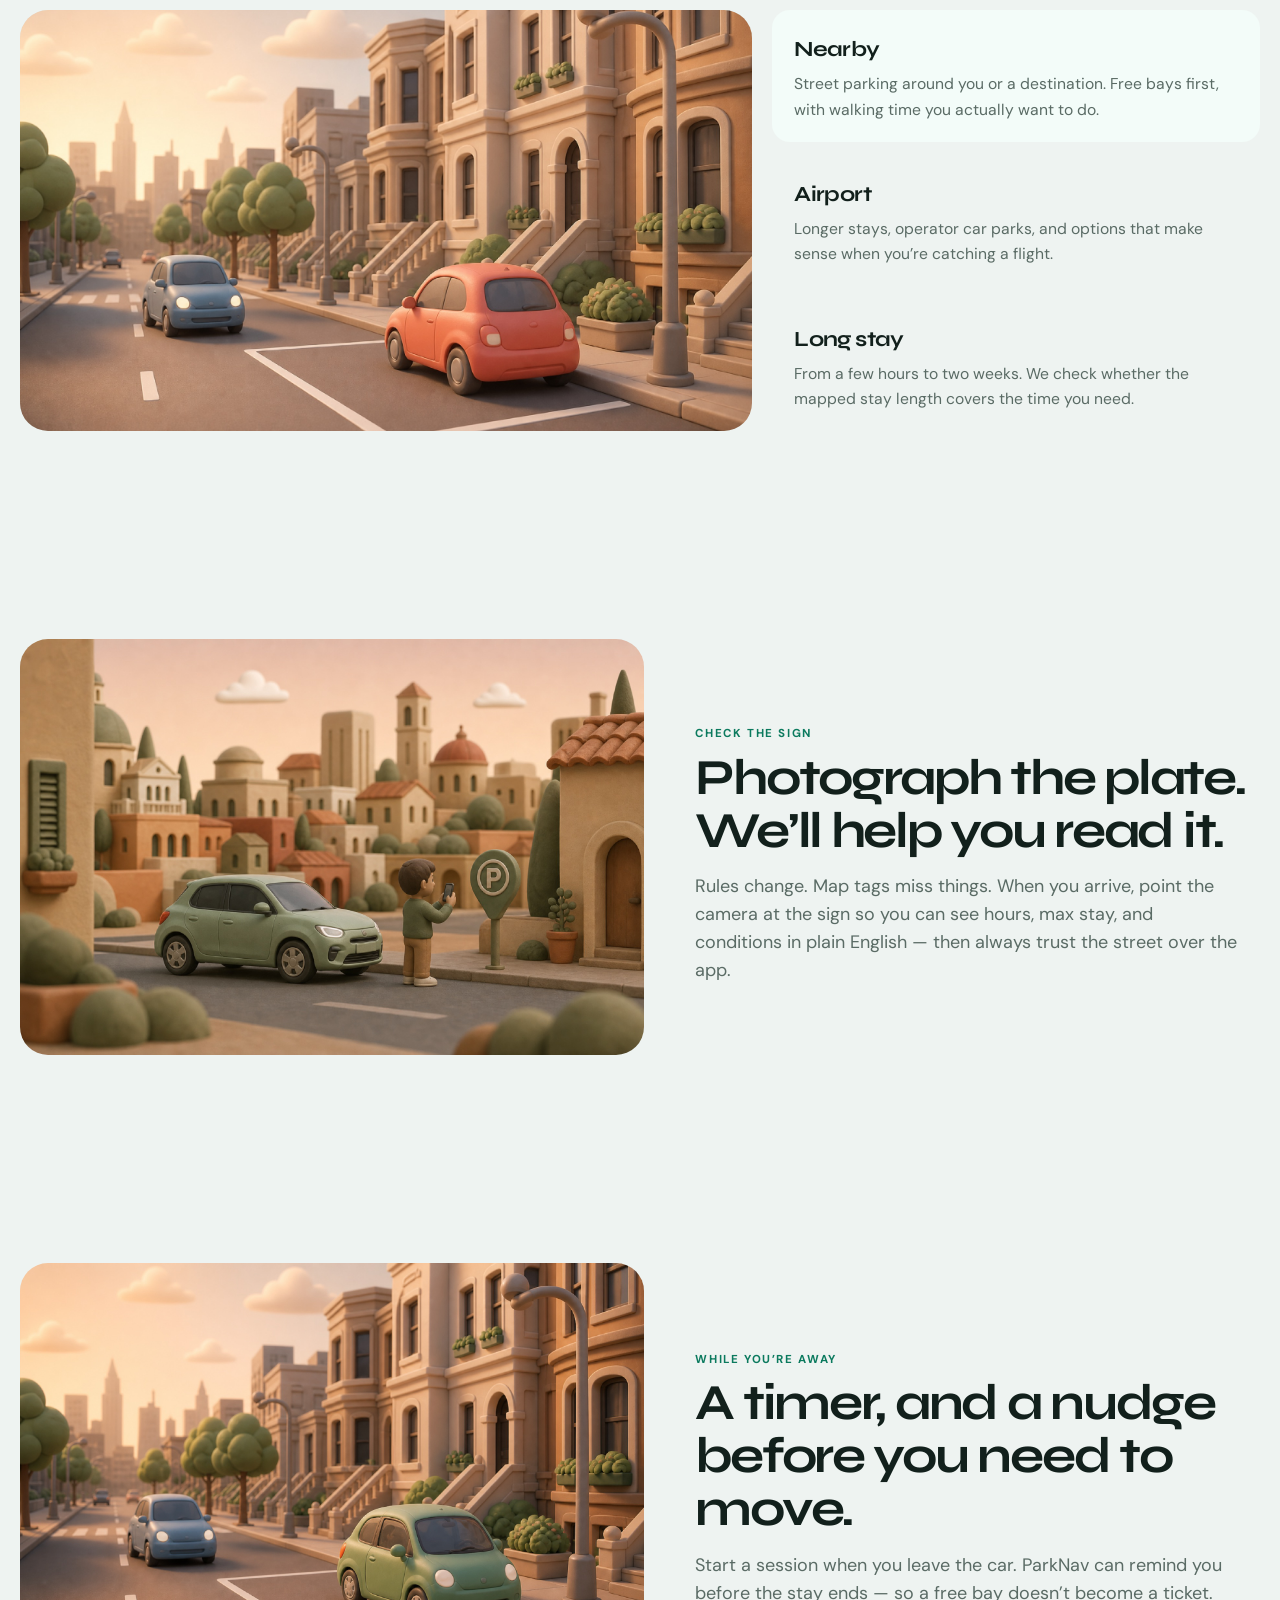
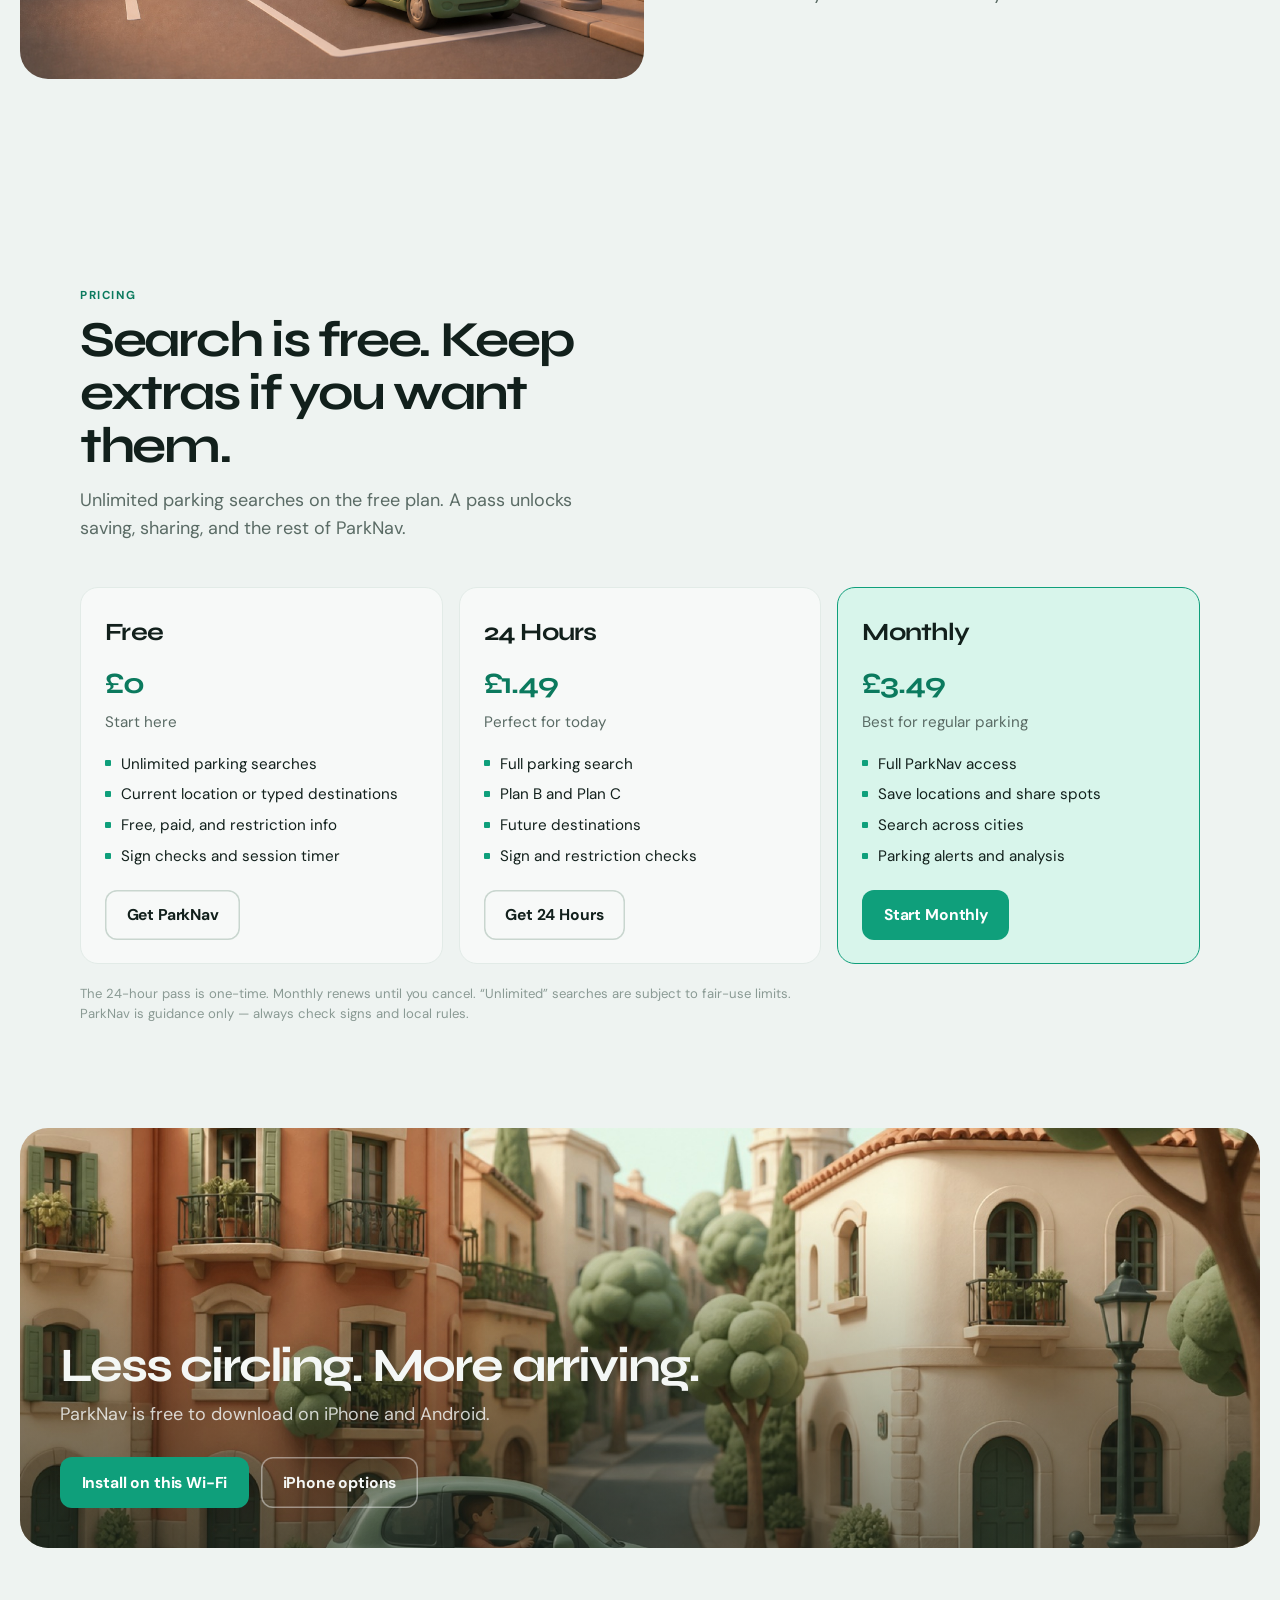
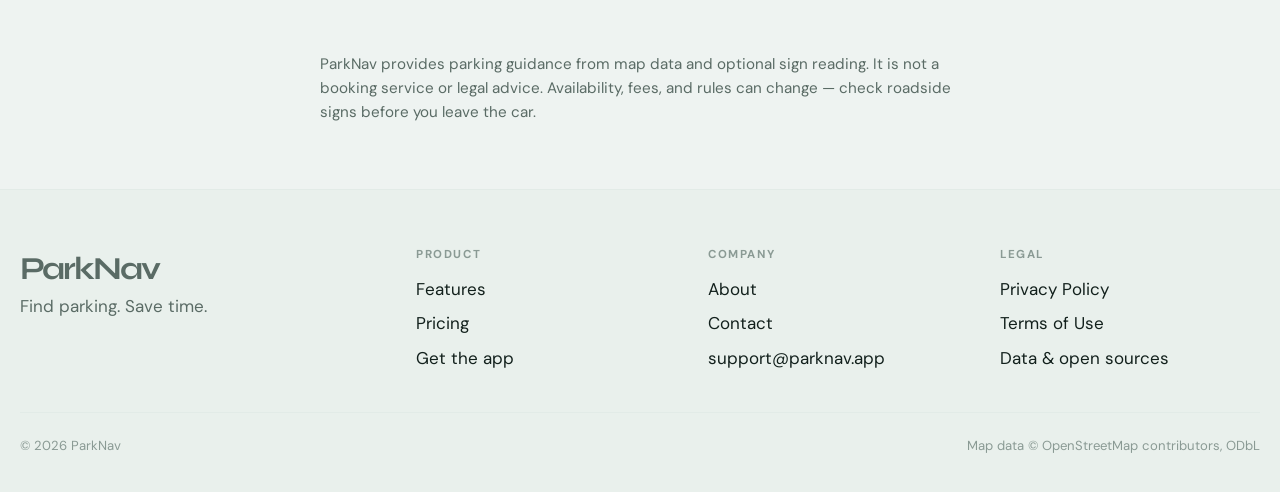
==== commit 353920f5: "Replace hero with UK clay street and fix header layout. Use a London terraced-street illustration an" ====
--- a/index.html
+++ b/index.html
@@ -37,8 +37,9 @@
 
   <main id="content">
     <section class="hero">
-      <img class="hero-media" src="images/hero-street.jpg" alt="Clay city street with a sage-green car looking for a place to park">
-      <div class="hero-fade"></div>
+      <div class="hero-visual">
+        <img class="hero-media" src="images/hero-uk-street.jpg" alt="Clay London street with terraced houses, a red post box, and a sage-green car looking for parking">
+      </div>
       <div class="hero-copy">
         <p class="brand-word">ParkNav</p>
         <h1>Find parking. Save time.</h1>
--- a/css/site.css
+++ b/css/site.css
@@ -304,36 +304,33 @@
 
 .hero {
   position: relative;
-  min-height: 100svh;
-  display: flex;
-  align-items: flex-end;
   overflow: hidden;
   color: var(--ink);
 }
 
+.hero-visual {
+  position: relative;
+  height: min(68vh, 720px);
+  min-height: 340px;
+  overflow: hidden;
+  background: var(--soft);
+}
+
 .hero-media {
-  position: absolute;
-  inset: 0;
   width: 100%;
   height: 100%;
   object-fit: cover;
-  object-position: 58% 46%;
-  transform: scale(1.06);
-  animation: hero-drift 22s var(--ease) infinite alternate;
-}
-
-.hero-fade {
+  object-position: center 42%;
+  display: block;
+}
+
+.hero-visual::after {
+  content: "";
   position: absolute;
-  inset: 0;
-  background:
-    linear-gradient(180deg, rgba(238, 243, 241, 0.1) 0%, rgba(238, 243, 241, 0.04) 34%, rgba(238, 243, 241, 0.88) 78%, var(--bg) 100%),
-    linear-gradient(90deg, rgba(238, 243, 241, 0.7) 0%, rgba(238, 243, 241, 0.18) 42%, transparent 64%);
+  inset: auto 0 0;
+  height: 28%;
+  background: linear-gradient(180deg, transparent, var(--bg));
   pointer-events: none;
-}
-
-.hero-copy .brand-word,
-.hero-copy h1 {
-  color: var(--ink);
 }
 
 .hero-copy {
@@ -341,13 +338,16 @@
   z-index: 1;
   width: min(var(--wrap-wide), calc(100% - 2.5rem));
   margin: 0 auto;
-  padding: 0 0 4.75rem;
+  padding: 2.75rem 0 4.25rem;
   animation: rise 1s var(--ease) both;
 }
 
 .hero-copy .brand-word {
-  font-size: clamp(4.4rem, 11vw, 8.4rem);
-  margin-bottom: 0.85rem;
+  font-size: clamp(3.6rem, 9vw, 7rem);
+  margin-bottom: 0.65rem;
+  letter-spacing: -0.06em;
+  line-height: 0.92;
+  color: var(--ink);
 }
 
 .hero-copy h1 {
@@ -356,6 +356,7 @@
   font-size: clamp(1.45rem, 2.4vw, 2rem);
   letter-spacing: -0.03em;
   max-width: 18ch;
+  color: var(--ink);
 }
 
 .hero-copy .lede {
@@ -979,13 +980,8 @@
   }
 
   .hero-media,
-  .reveal,
-  .hero-copy {
+  .reveal {
     animation: none;
-  }
-
-  .hero-media {
-    transform: none;
   }
 
   .reveal {
@@ -1044,8 +1040,13 @@
     margin-top: 0.4rem;
   }
 
+  .hero-visual {
+    min-height: 280px;
+    height: min(52vh, 520px);
+  }
+
   .hero-copy {
-    padding-bottom: 3.25rem;
+    padding: 2rem 0 3rem;
   }
 
   .section {
@@ -1068,7 +1069,7 @@
 
 @media (max-width: 640px) {
   .hero-copy .brand-word {
-    font-size: clamp(3.4rem, 18vw, 4.6rem);
+    font-size: clamp(2.8rem, 16vw, 4rem);
   }
 
   .cta-row {
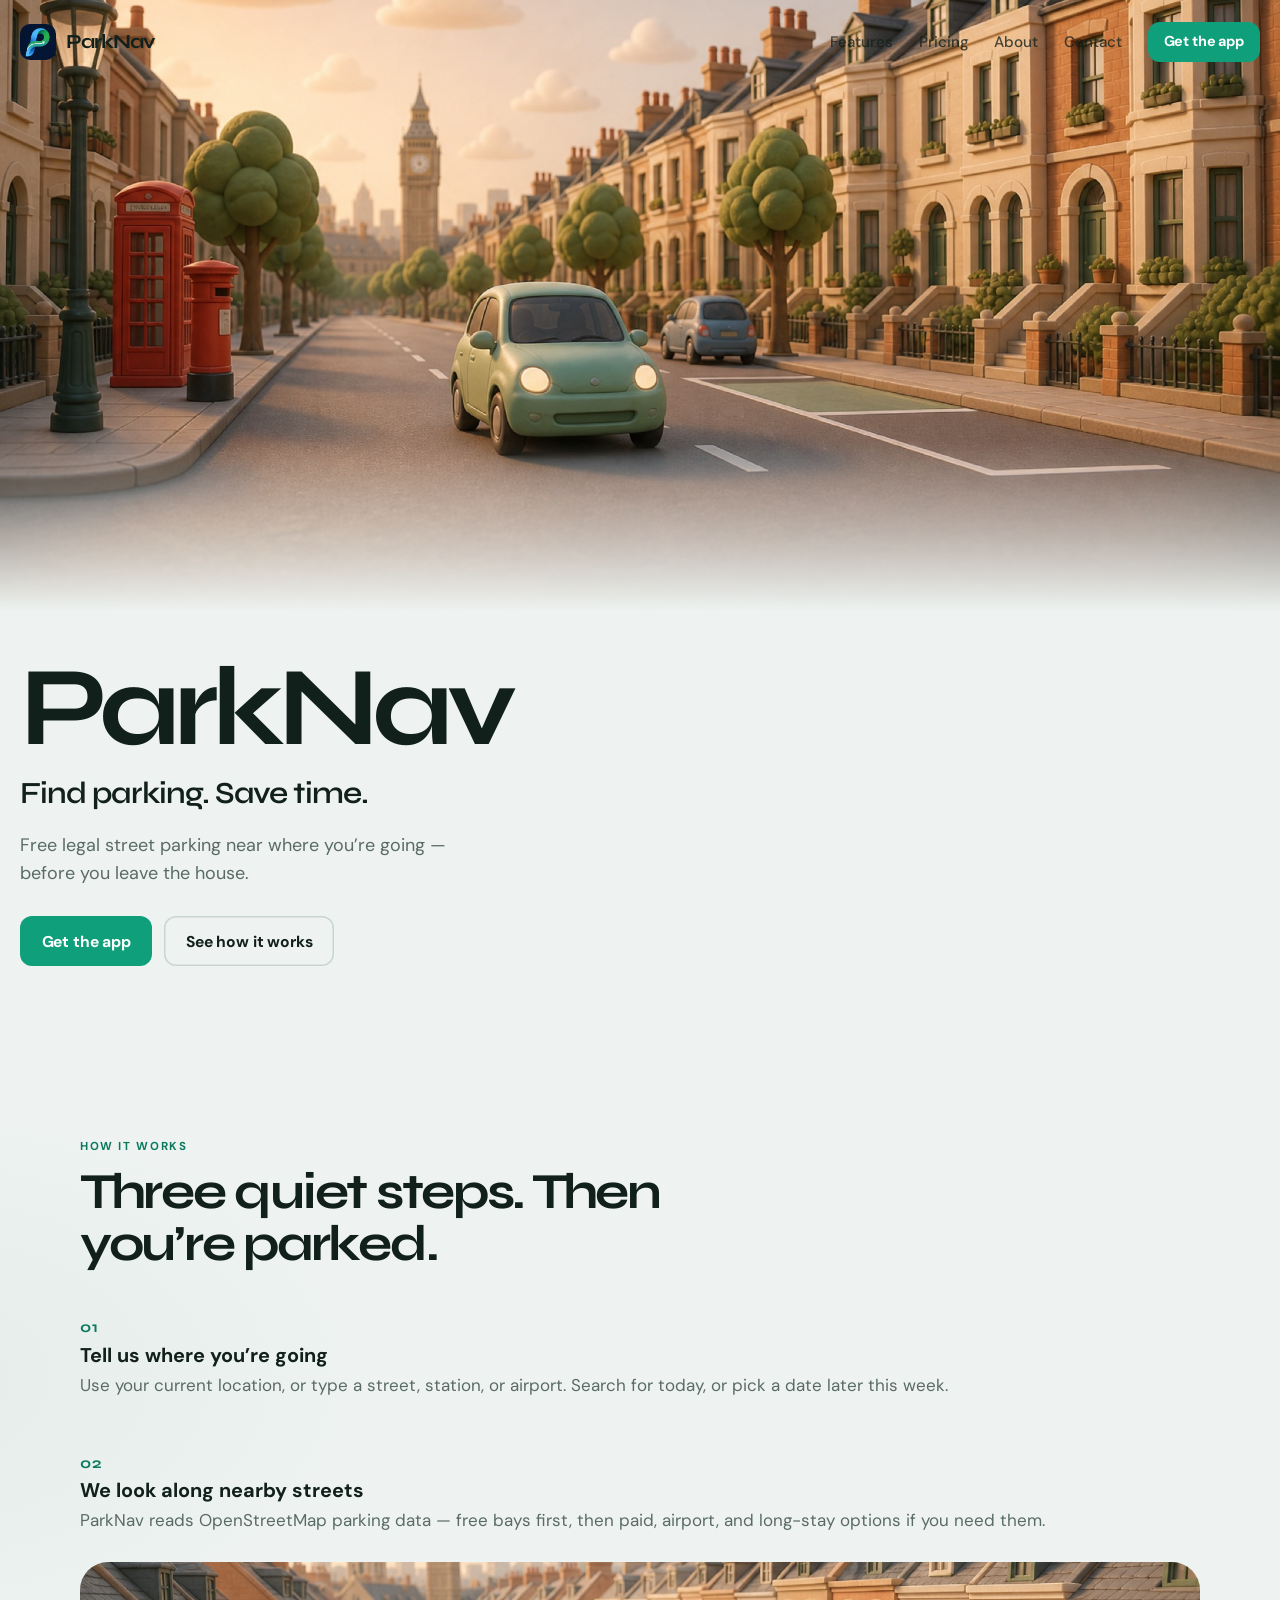
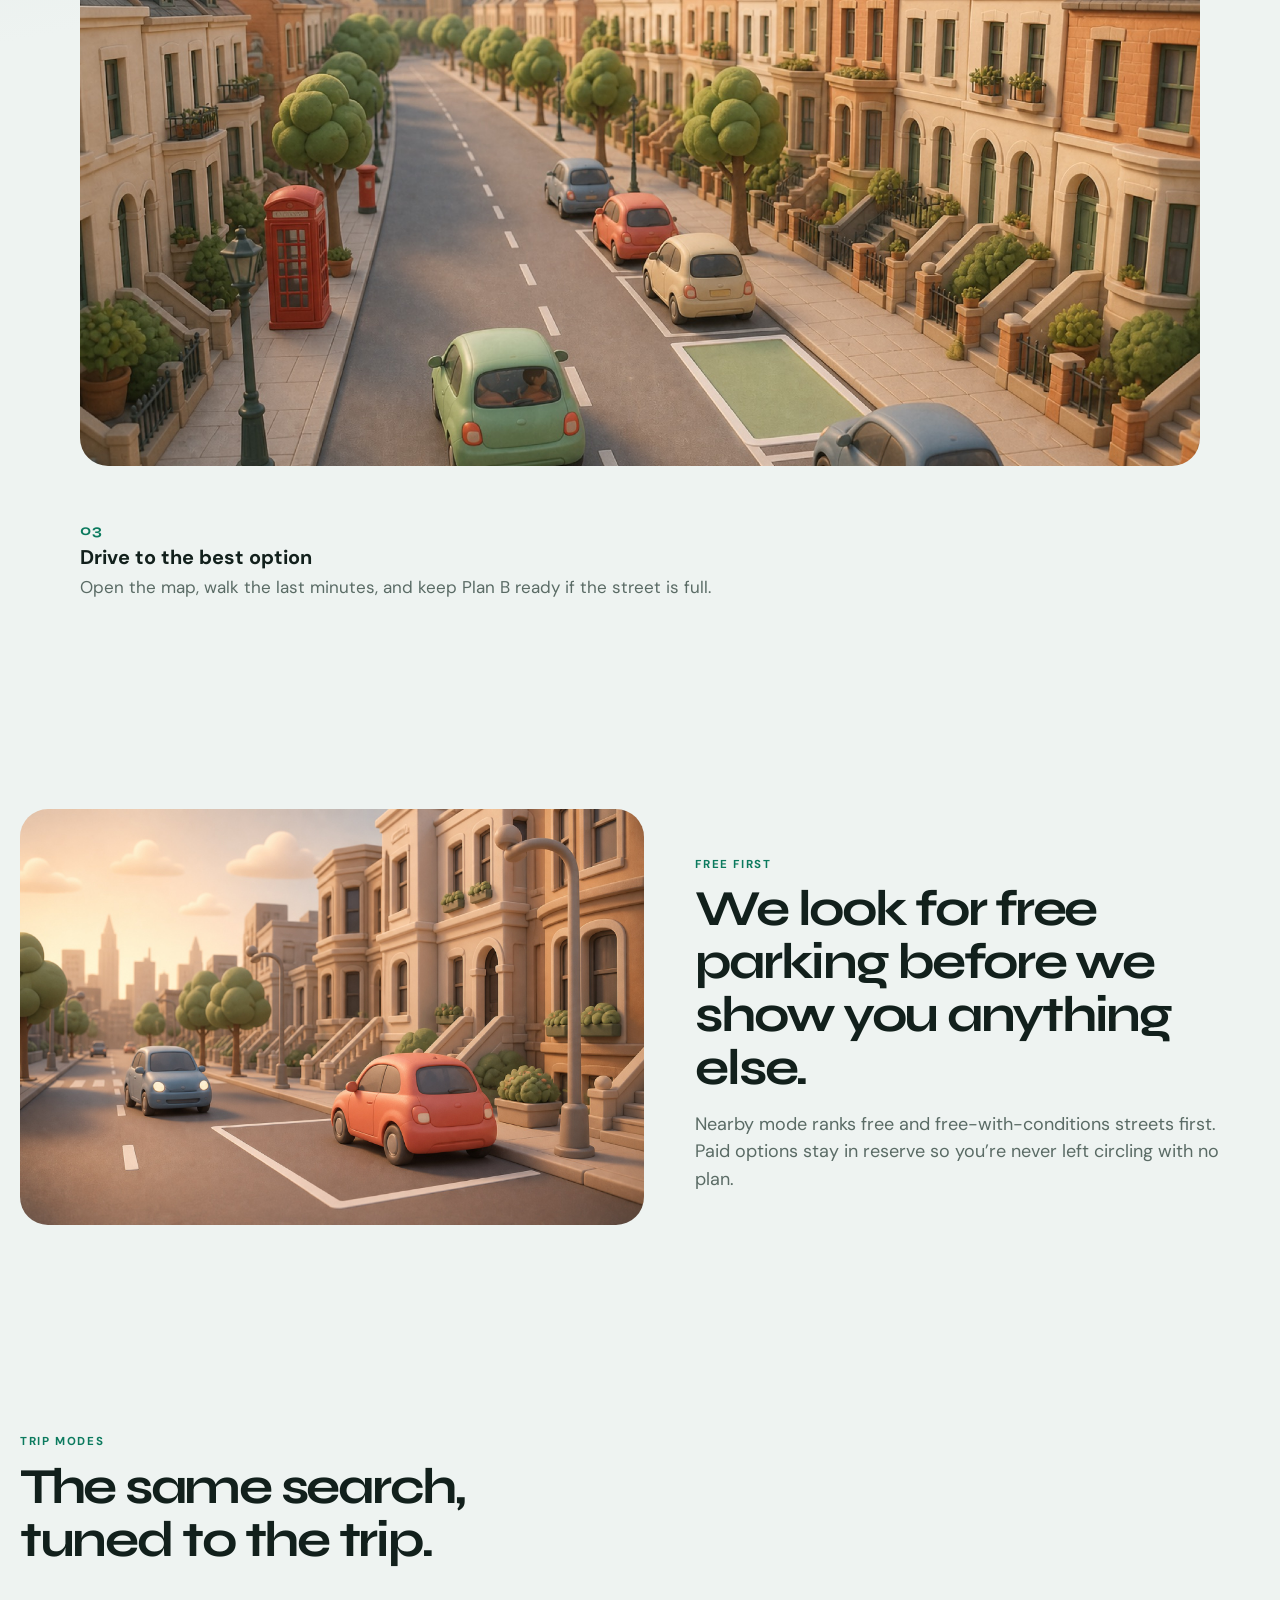
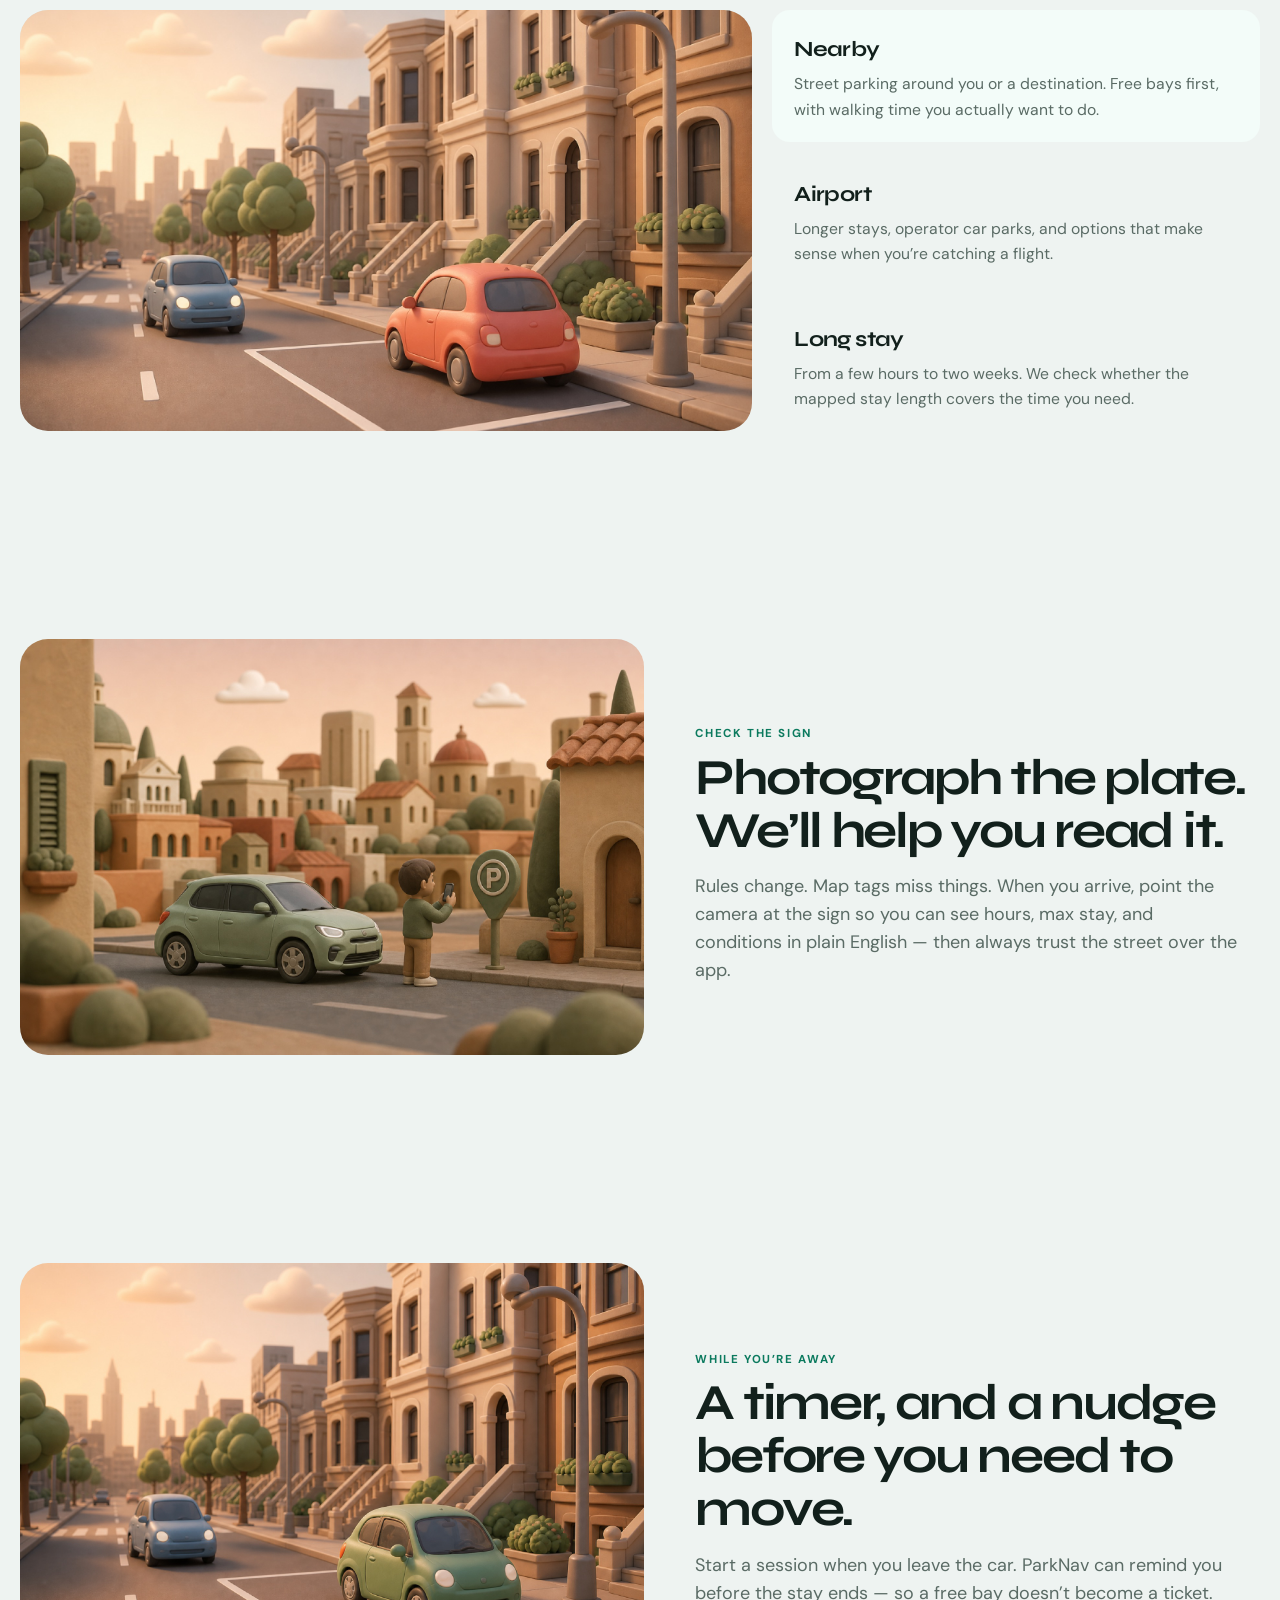
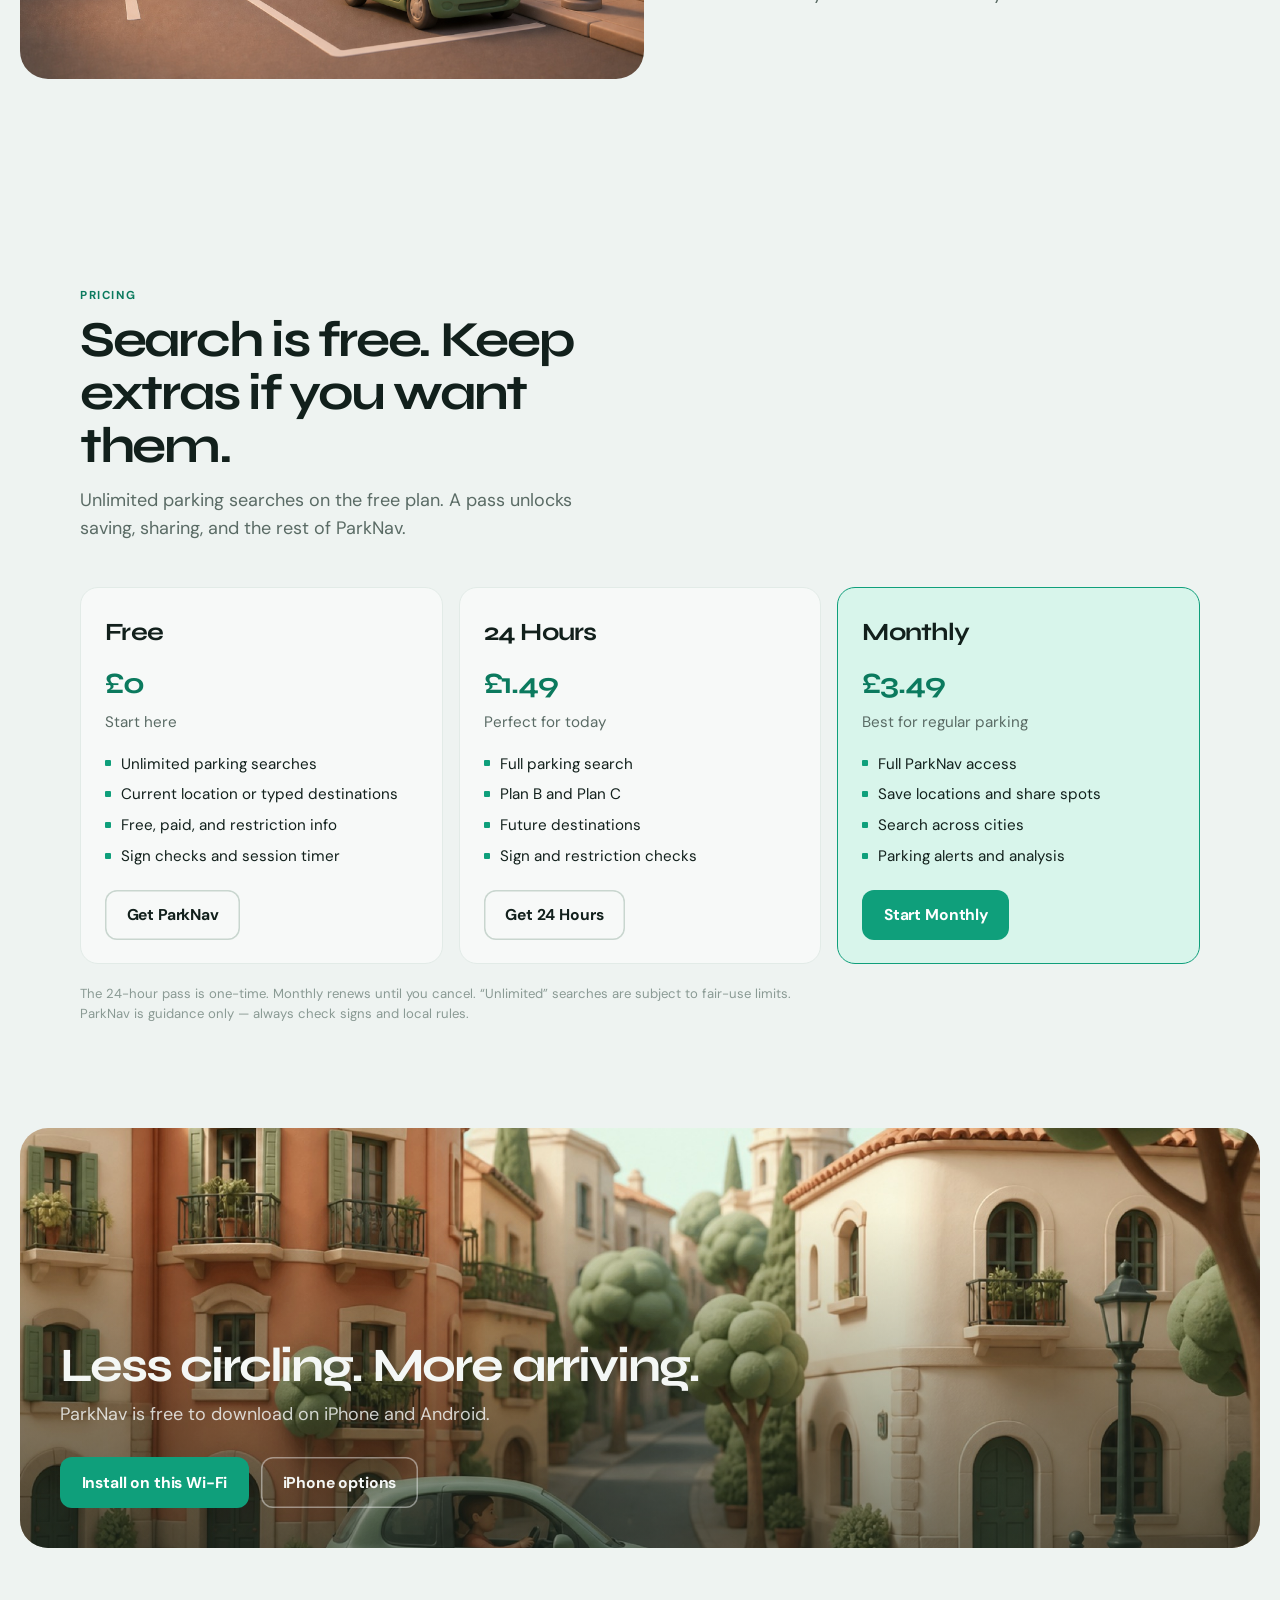
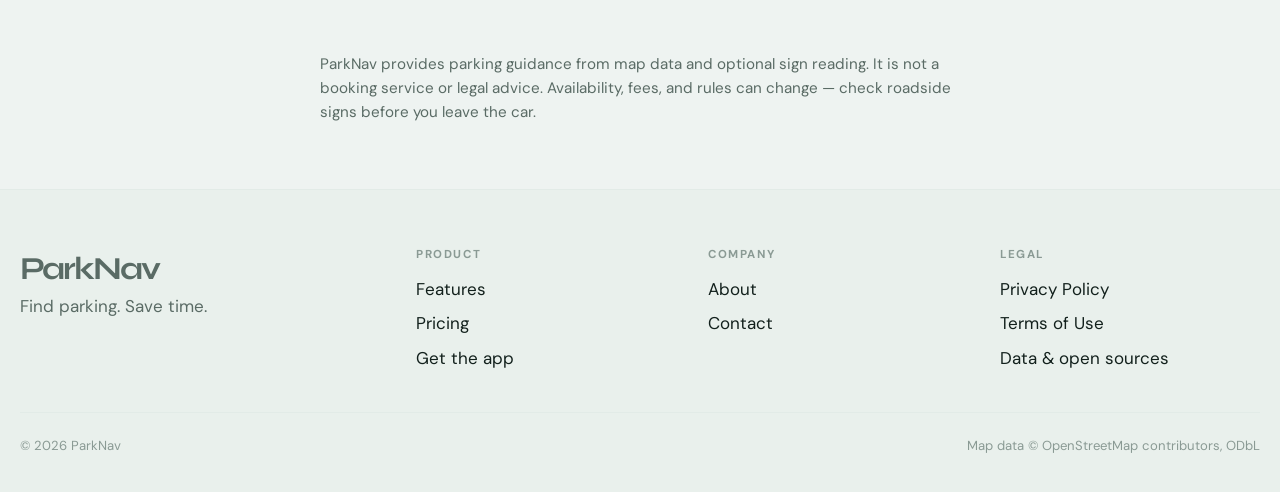
==== commit 8a379e87: "Use a contact form on the public legal pages. Privacy and terms now match the app, and the site no l" ====
--- a/index.html
+++ b/index.html
@@ -5,7 +5,7 @@
   <meta name="viewport" content="width=device-width, initial-scale=1">
   <title>ParkNav — Find parking. Save time.</title>
   <meta name="description" content="ParkNav finds free, legal street parking near your destination. Search now or later, check signs, and get a reminder before you overstay.">
-  <link rel="canonical" href="https://parknav.app/">
+  <link rel="canonical" href="https://stssbd-art.github.io/parknav-website/">
   <link rel="icon" href="images/favicon.png">
   <link rel="preconnect" href="https://fonts.googleapis.com">
   <link rel="preconnect" href="https://fonts.gstatic.com" crossorigin>
@@ -38,7 +38,7 @@
   <main id="content">
     <section class="hero">
       <div class="hero-visual">
-        <img class="hero-media" src="images/hero-uk-street.jpg" alt="Clay London street with terraced houses, a red post box, and a sage-green car looking for parking">
+        <img class="hero-media" src="images/hero-uk-street.jpg?v=2" alt="Clay London street with terraced houses, a red post box, and a sage-green car looking for parking">
       </div>
       <div class="hero-copy">
         <p class="brand-word">ParkNav</p>
@@ -239,7 +239,6 @@
         <ul>
           <li><a href="about.html">About</a></li>
           <li><a href="contact.html">Contact</a></li>
-          <li><a href="mailto:support@parknav.app">support@parknav.app</a></li>
         </ul>
       </div>
       <div>
--- a/css/site.css
+++ b/css/site.css
@@ -749,6 +749,30 @@
   color: var(--muted);
 }
 
+.hp {
+  position: absolute;
+  left: -9999px;
+  width: 1px;
+  height: 1px;
+  overflow: hidden;
+}
+
+.form-error {
+  display: none;
+  margin: 0;
+  color: var(--danger);
+  font-size: 0.88rem;
+}
+
+.form-error.is-show {
+  display: block;
+}
+
+.btn:disabled {
+  opacity: 0.65;
+  cursor: wait;
+}
+
 .form-success {
   display: none;
   padding: 1.25rem 0;
@@ -962,15 +986,6 @@
   to {
     opacity: 1;
     transform: none;
-  }
-}
-
-@keyframes hero-drift {
-  from {
-    transform: scale(1.06) translate3d(0, 0, 0);
-  }
-  to {
-    transform: scale(1.12) translate3d(-1.4%, -1.1%, 0);
   }
 }
 
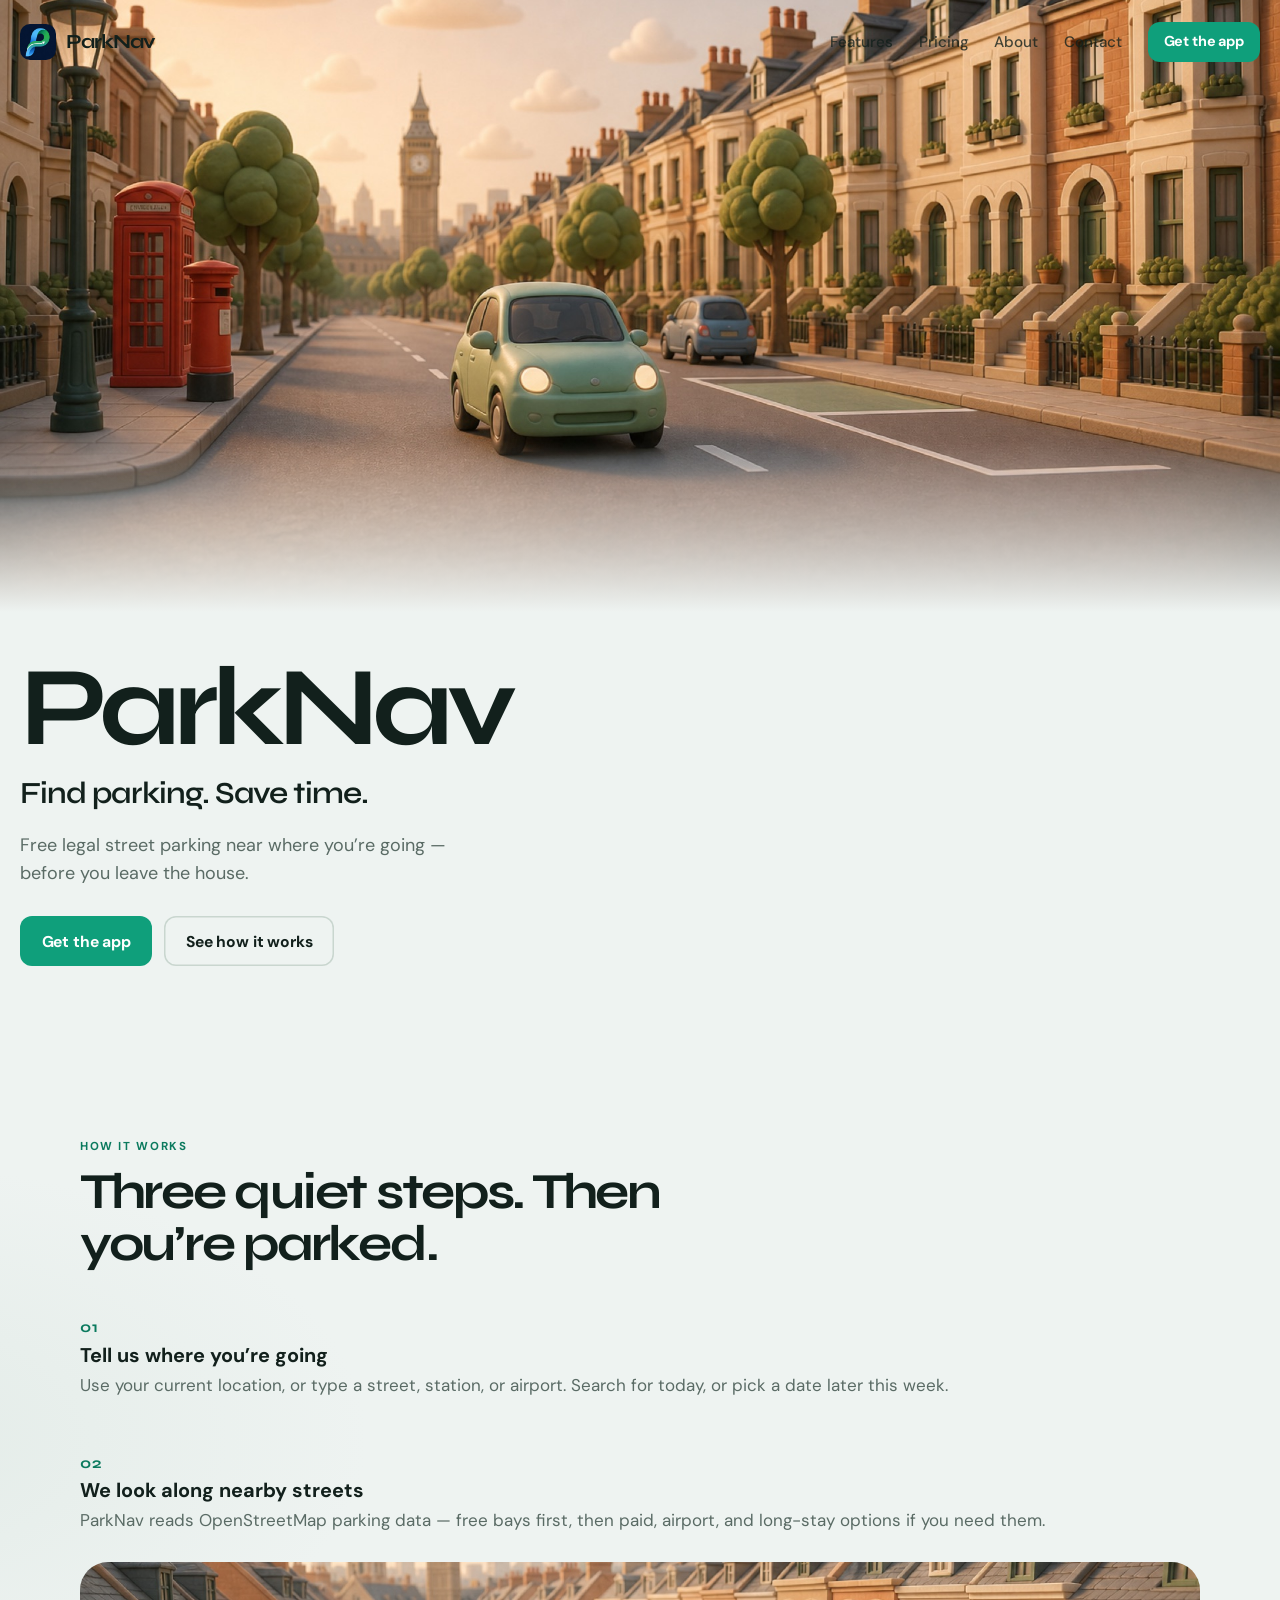
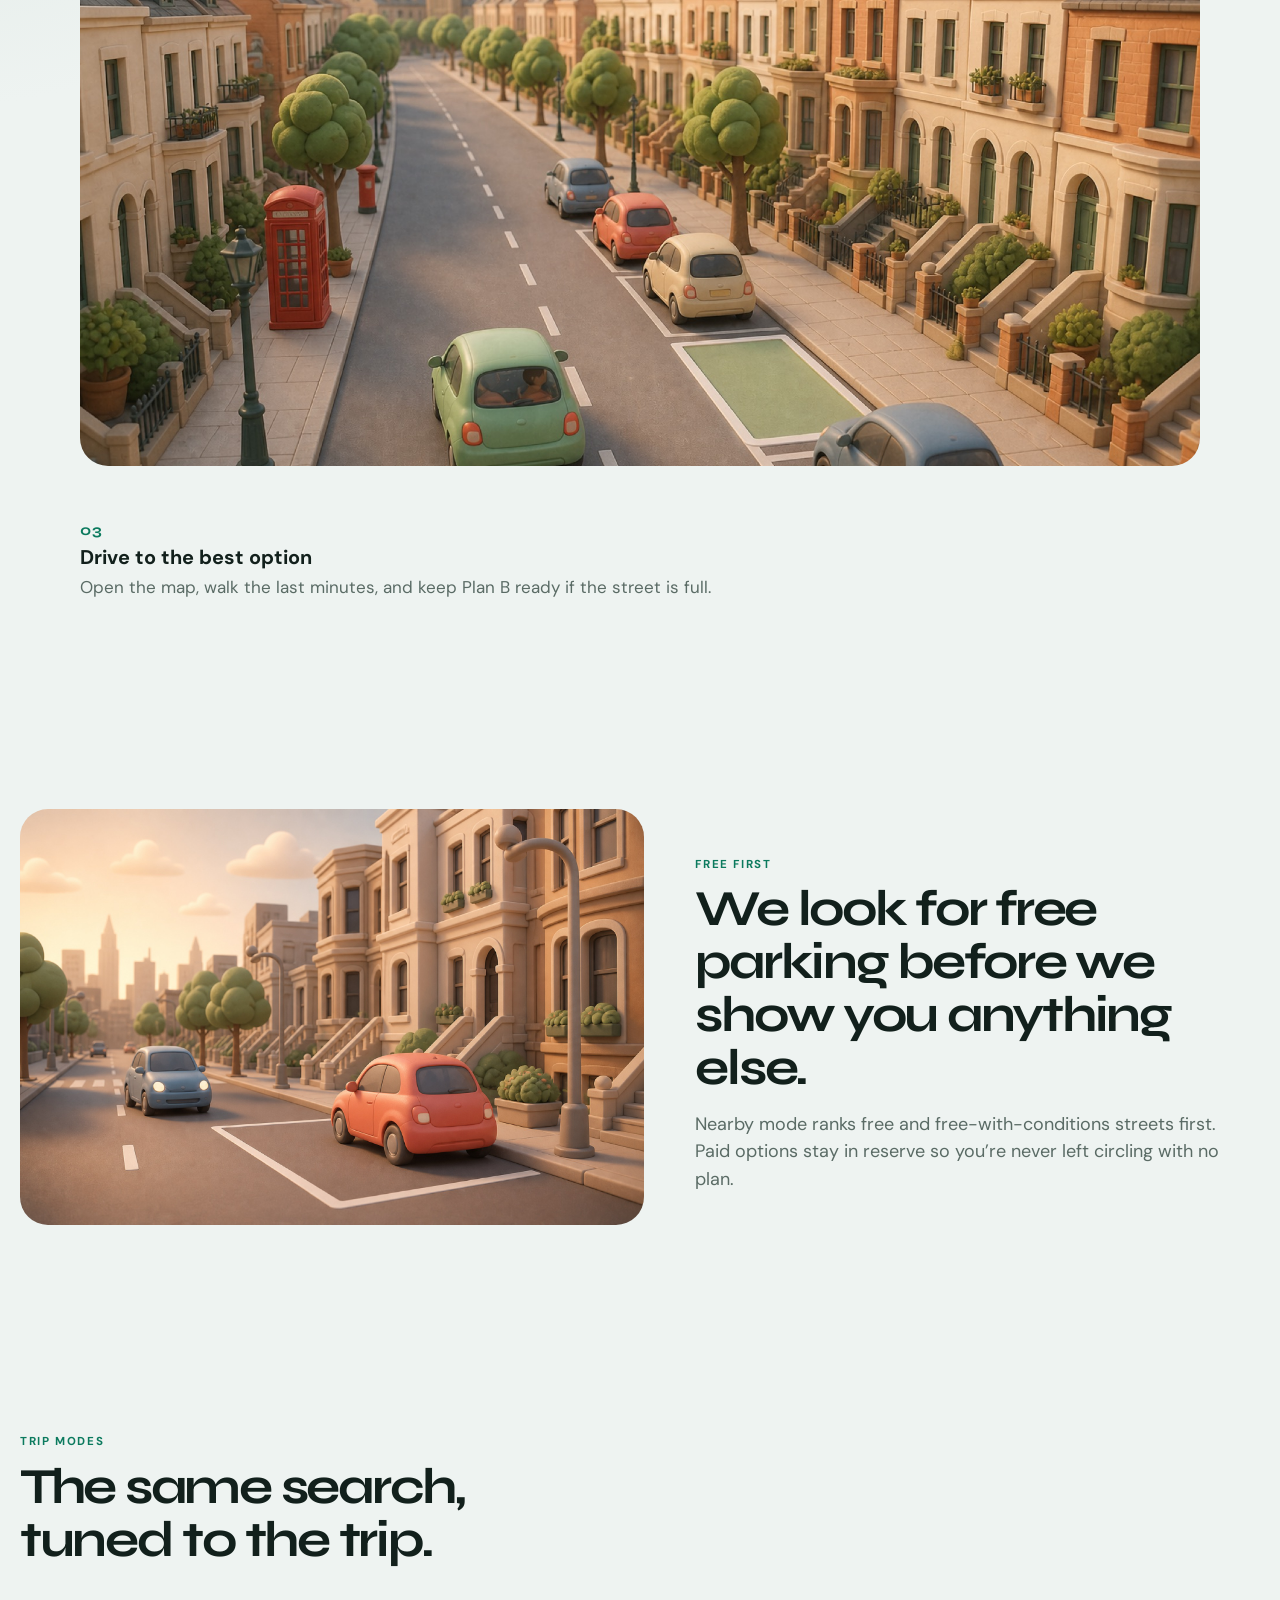
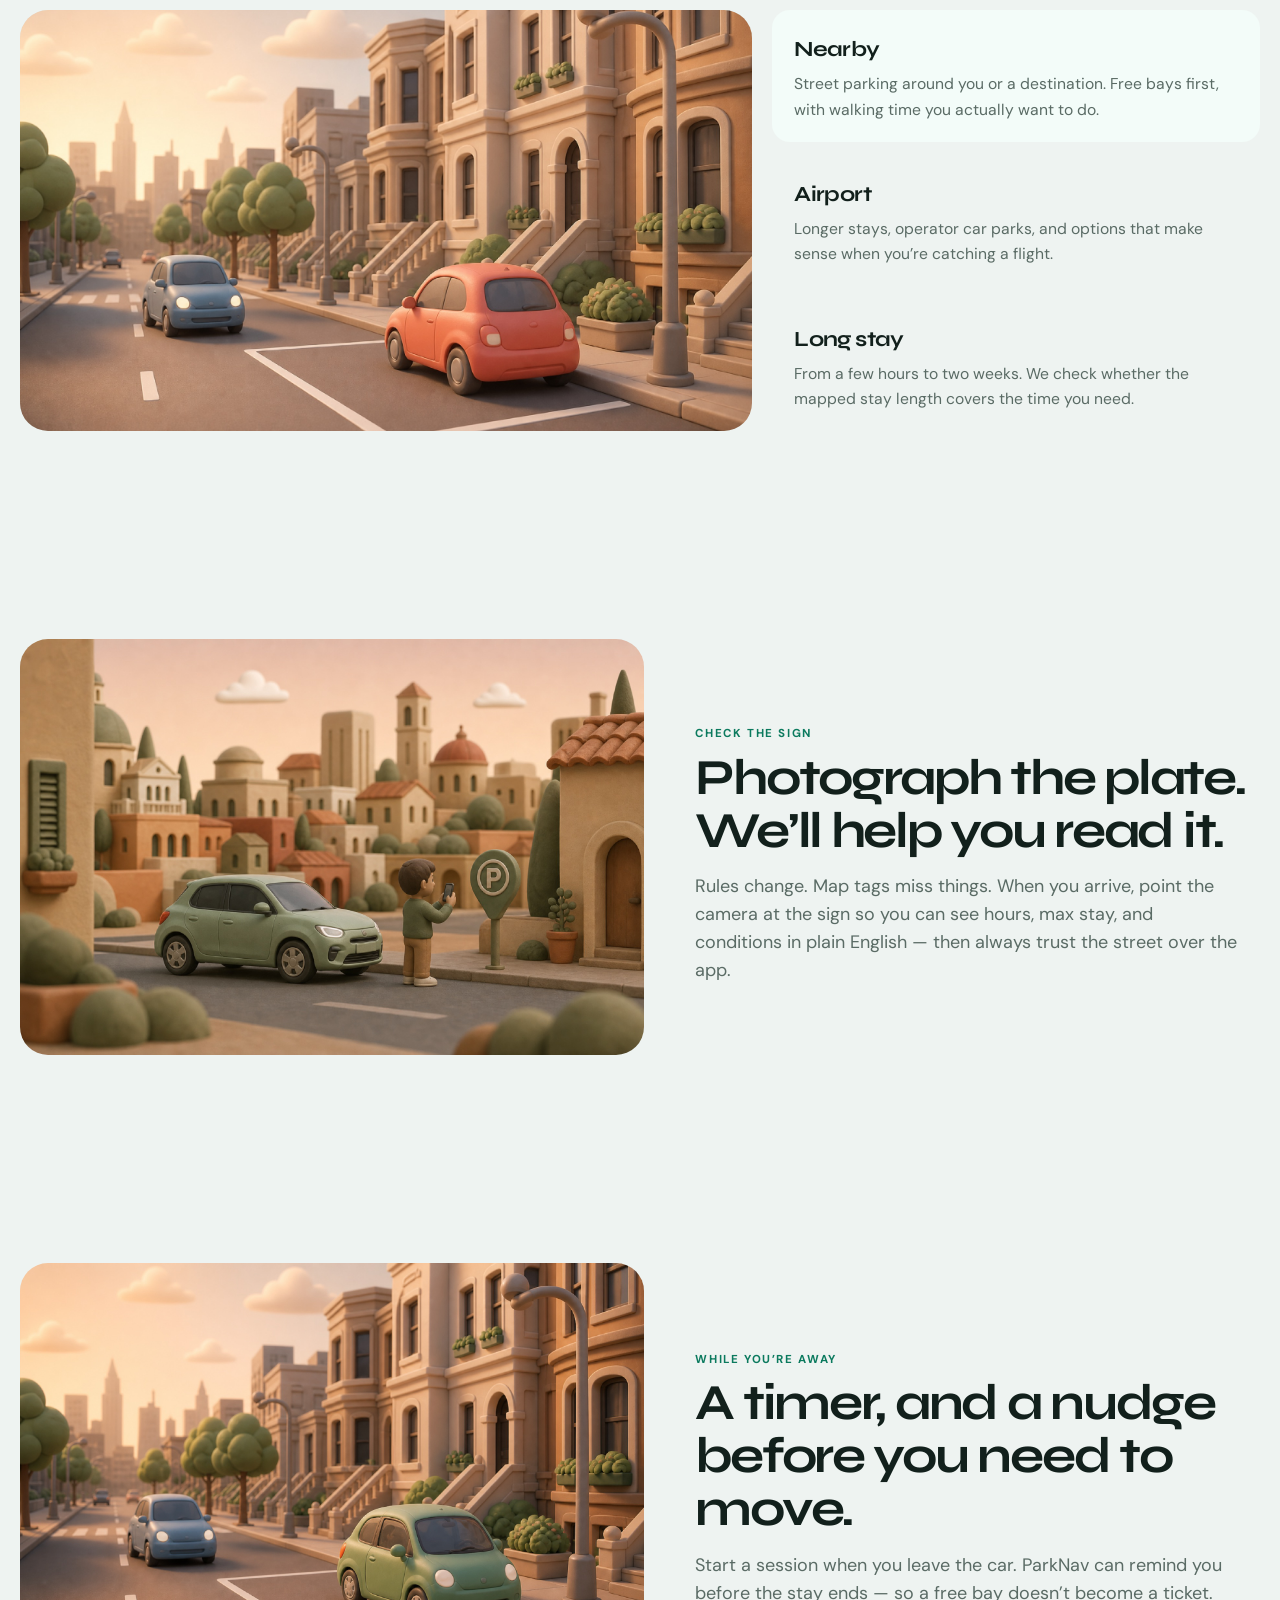
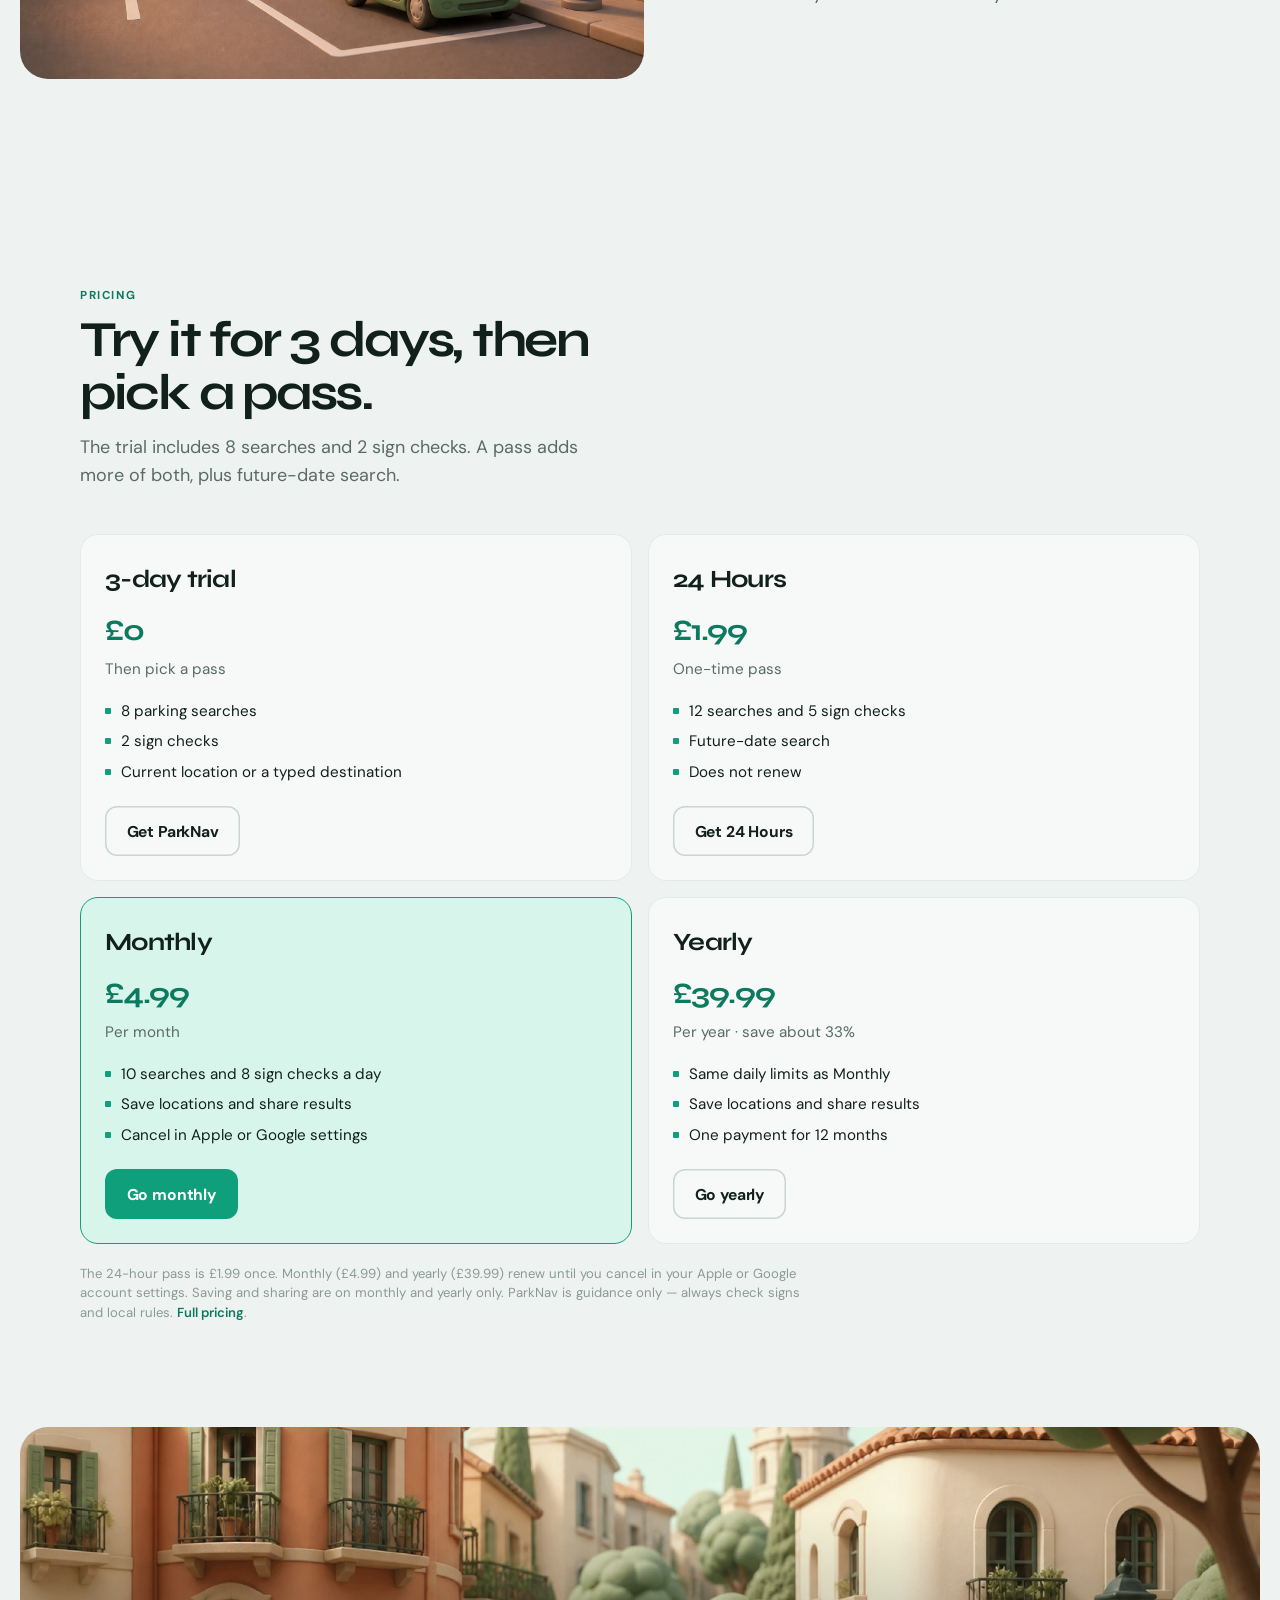
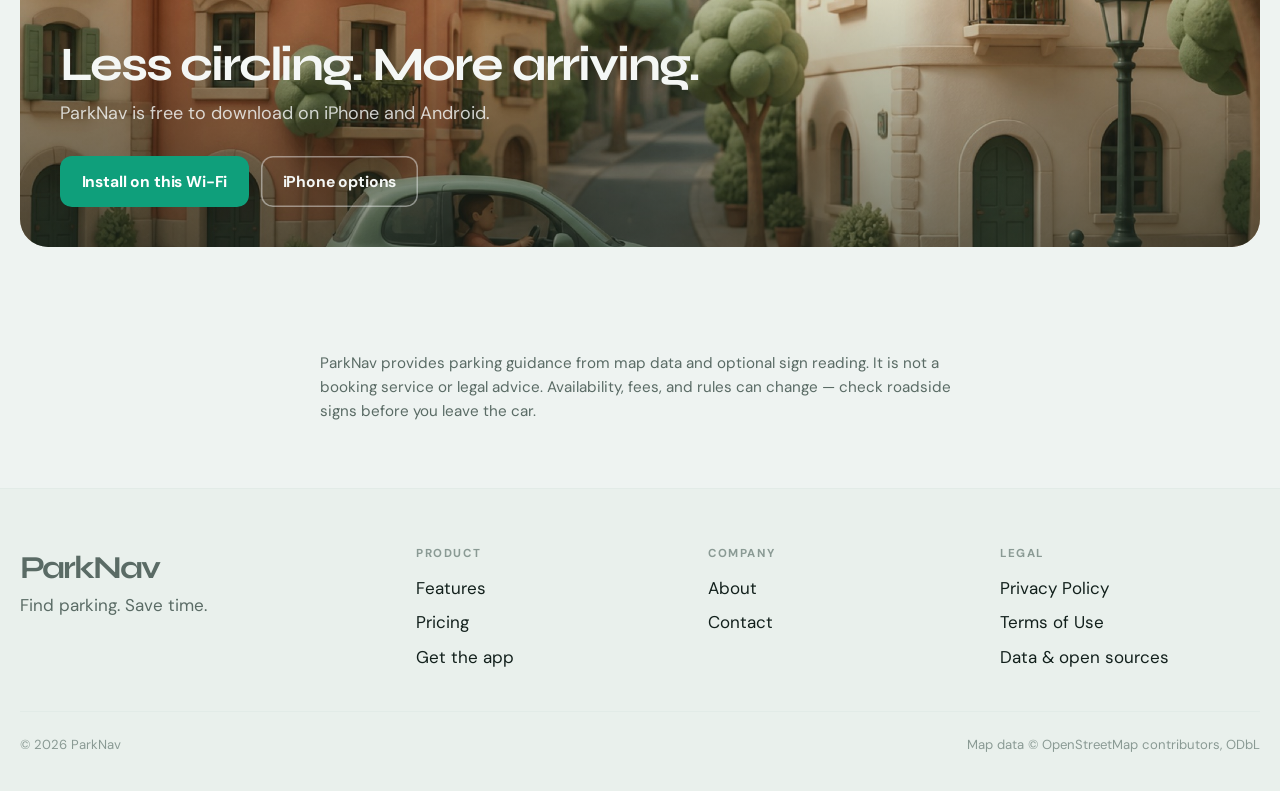
==== commit 2732c0c7: "Match the website prices to the plans in the app. The trial, 24-hour, monthly, and yearly cards now " ====
--- a/index.html
+++ b/index.html
@@ -156,48 +156,56 @@
       <div class="wrap">
         <div class="section-head">
           <p class="kicker">Pricing</p>
-          <h2 class="display">Search is free. Keep extras if you want them.</h2>
-          <p class="lede">Unlimited parking searches on the free plan. A pass unlocks saving, sharing, and the rest of ParkNav.</p>
+          <h2 class="display">Try it for 3 days, then pick a pass.</h2>
+          <p class="lede">The trial includes 8 searches and 2 sign checks. A pass adds more of both, plus future-date search.</p>
         </div>
         <div class="plans">
           <article class="plan">
-            <h3>Free</h3>
+            <h3>3-day trial</h3>
             <p class="price">£0</p>
-            <p class="tag">Start here</p>
-            <ul>
-              <li>Unlimited parking searches</li>
-              <li>Current location or typed destinations</li>
-              <li>Free, paid, and restriction info</li>
-              <li>Sign checks and session timer</li>
+            <p class="tag">Then pick a pass</p>
+            <ul>
+              <li>8 parking searches</li>
+              <li>2 sign checks</li>
+              <li>Current location or a typed destination</li>
             </ul>
             <a class="btn btn-ghost" href="#download">Get ParkNav</a>
           </article>
           <article class="plan">
             <h3>24 Hours</h3>
-            <p class="price">£1.49</p>
-            <p class="tag">Perfect for today</p>
-            <ul>
-              <li>Full parking search</li>
-              <li>Plan B and Plan C</li>
-              <li>Future destinations</li>
-              <li>Sign and restriction checks</li>
+            <p class="price">£1.99</p>
+            <p class="tag">One-time pass</p>
+            <ul>
+              <li>12 searches and 5 sign checks</li>
+              <li>Future-date search</li>
+              <li>Does not renew</li>
             </ul>
             <a class="btn btn-ghost" href="#download">Get 24 Hours</a>
           </article>
           <article class="plan plan-featured">
             <h3>Monthly</h3>
-            <p class="price">£3.49</p>
-            <p class="tag">Best for regular parking</p>
-            <ul>
-              <li>Full ParkNav access</li>
-              <li>Save locations and share spots</li>
-              <li>Search across cities</li>
-              <li>Parking alerts and analysis</li>
-            </ul>
-            <a class="btn" href="#download">Start Monthly</a>
-          </article>
-        </div>
-        <p class="fine">The 24-hour pass is one-time. Monthly renews until you cancel. “Unlimited” searches are subject to fair-use limits. ParkNav is guidance only — always check signs and local rules.</p>
+            <p class="price">£4.99</p>
+            <p class="tag">Per month</p>
+            <ul>
+              <li>10 searches and 8 sign checks a day</li>
+              <li>Save locations and share results</li>
+              <li>Cancel in Apple or Google settings</li>
+            </ul>
+            <a class="btn" href="#download">Go monthly</a>
+          </article>
+          <article class="plan">
+            <h3>Yearly</h3>
+            <p class="price">£39.99</p>
+            <p class="tag">Per year · save about 33%</p>
+            <ul>
+              <li>Same daily limits as Monthly</li>
+              <li>Save locations and share results</li>
+              <li>One payment for 12 months</li>
+            </ul>
+            <a class="btn btn-ghost" href="#download">Go yearly</a>
+          </article>
+        </div>
+        <p class="fine">The 24-hour pass is £1.99 once. Monthly (£4.99) and yearly (£39.99) renew until you cancel in your Apple or Google account settings. Saving and sharing are on monthly and yearly only. ParkNav is guidance only — always check signs and local rules. <a href="pricing.html">Full pricing</a>.</p>
       </div>
     </section>
 
--- a/css/site.css
+++ b/css/site.css
@@ -574,7 +574,7 @@
 
 .plans {
   display: grid;
-  grid-template-columns: repeat(3, 1fr);
+  grid-template-columns: repeat(2, minmax(0, 1fr));
   gap: 1rem;
 }
 
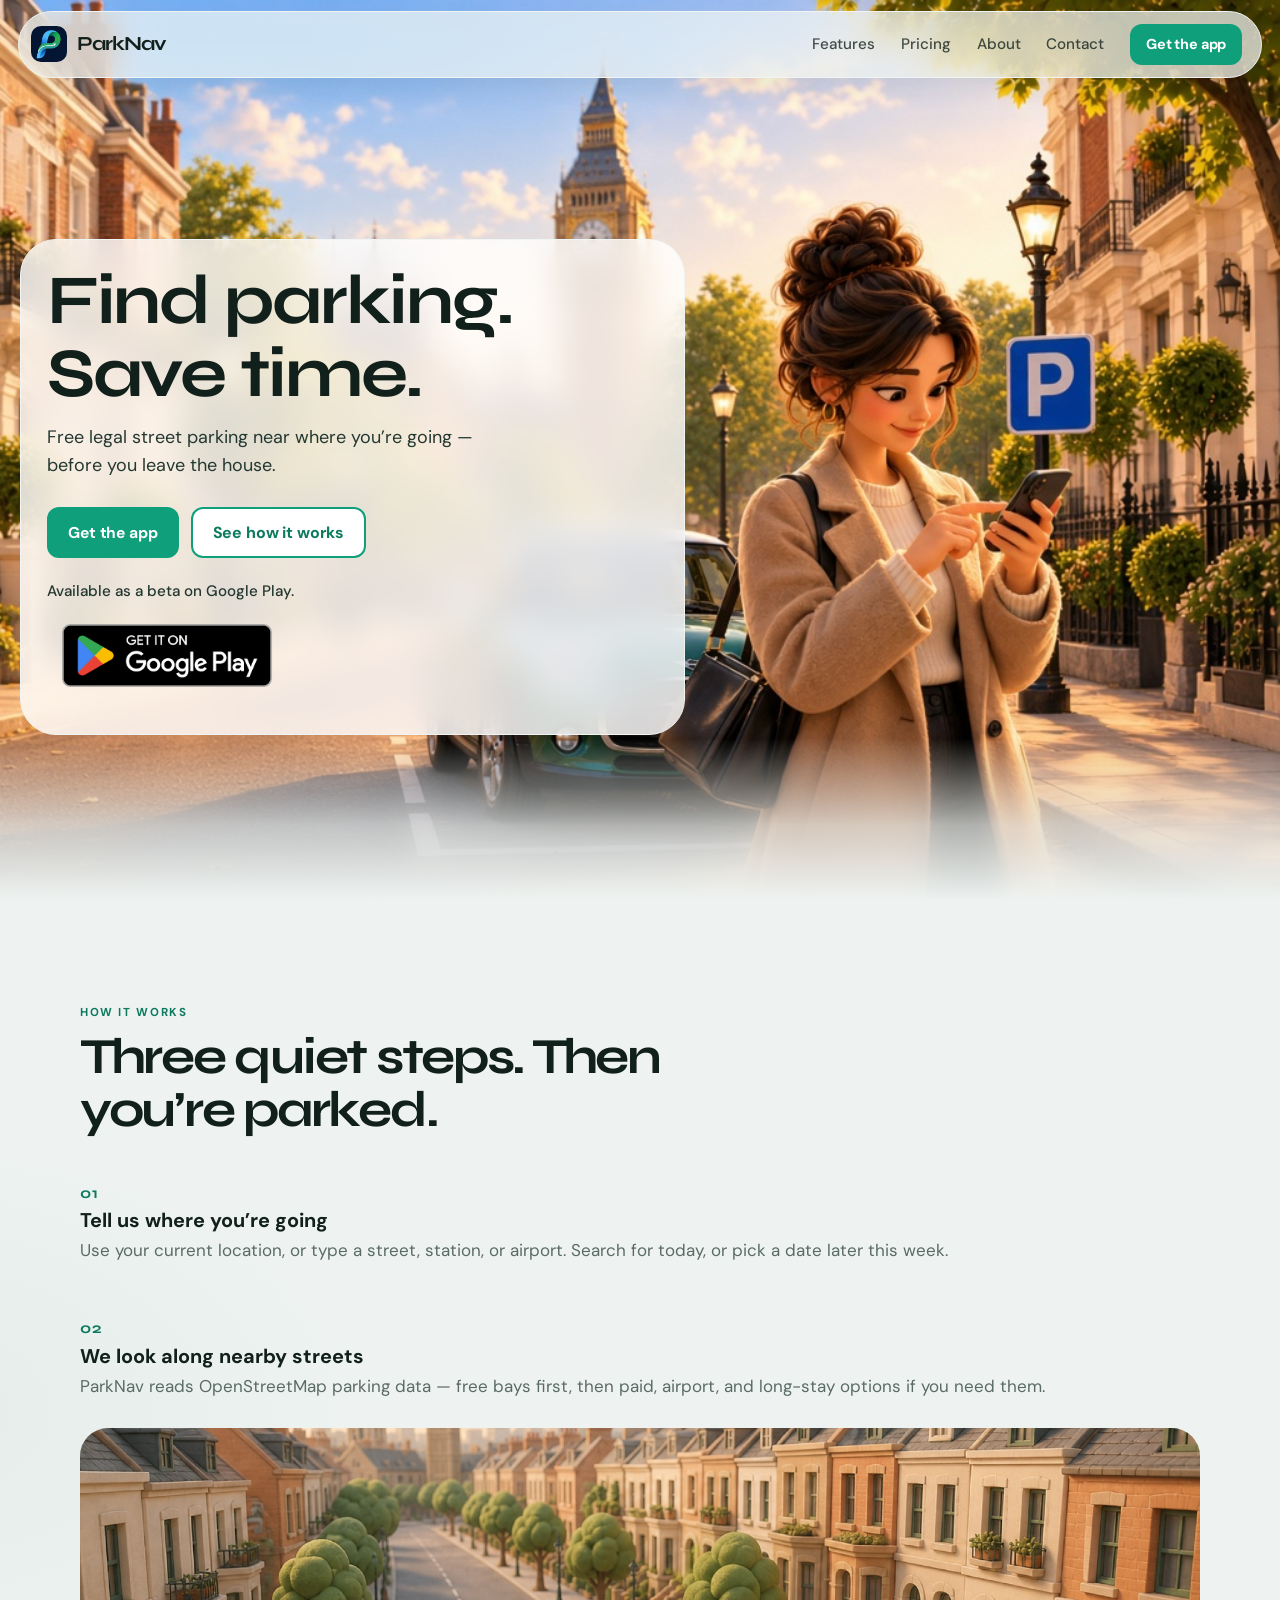
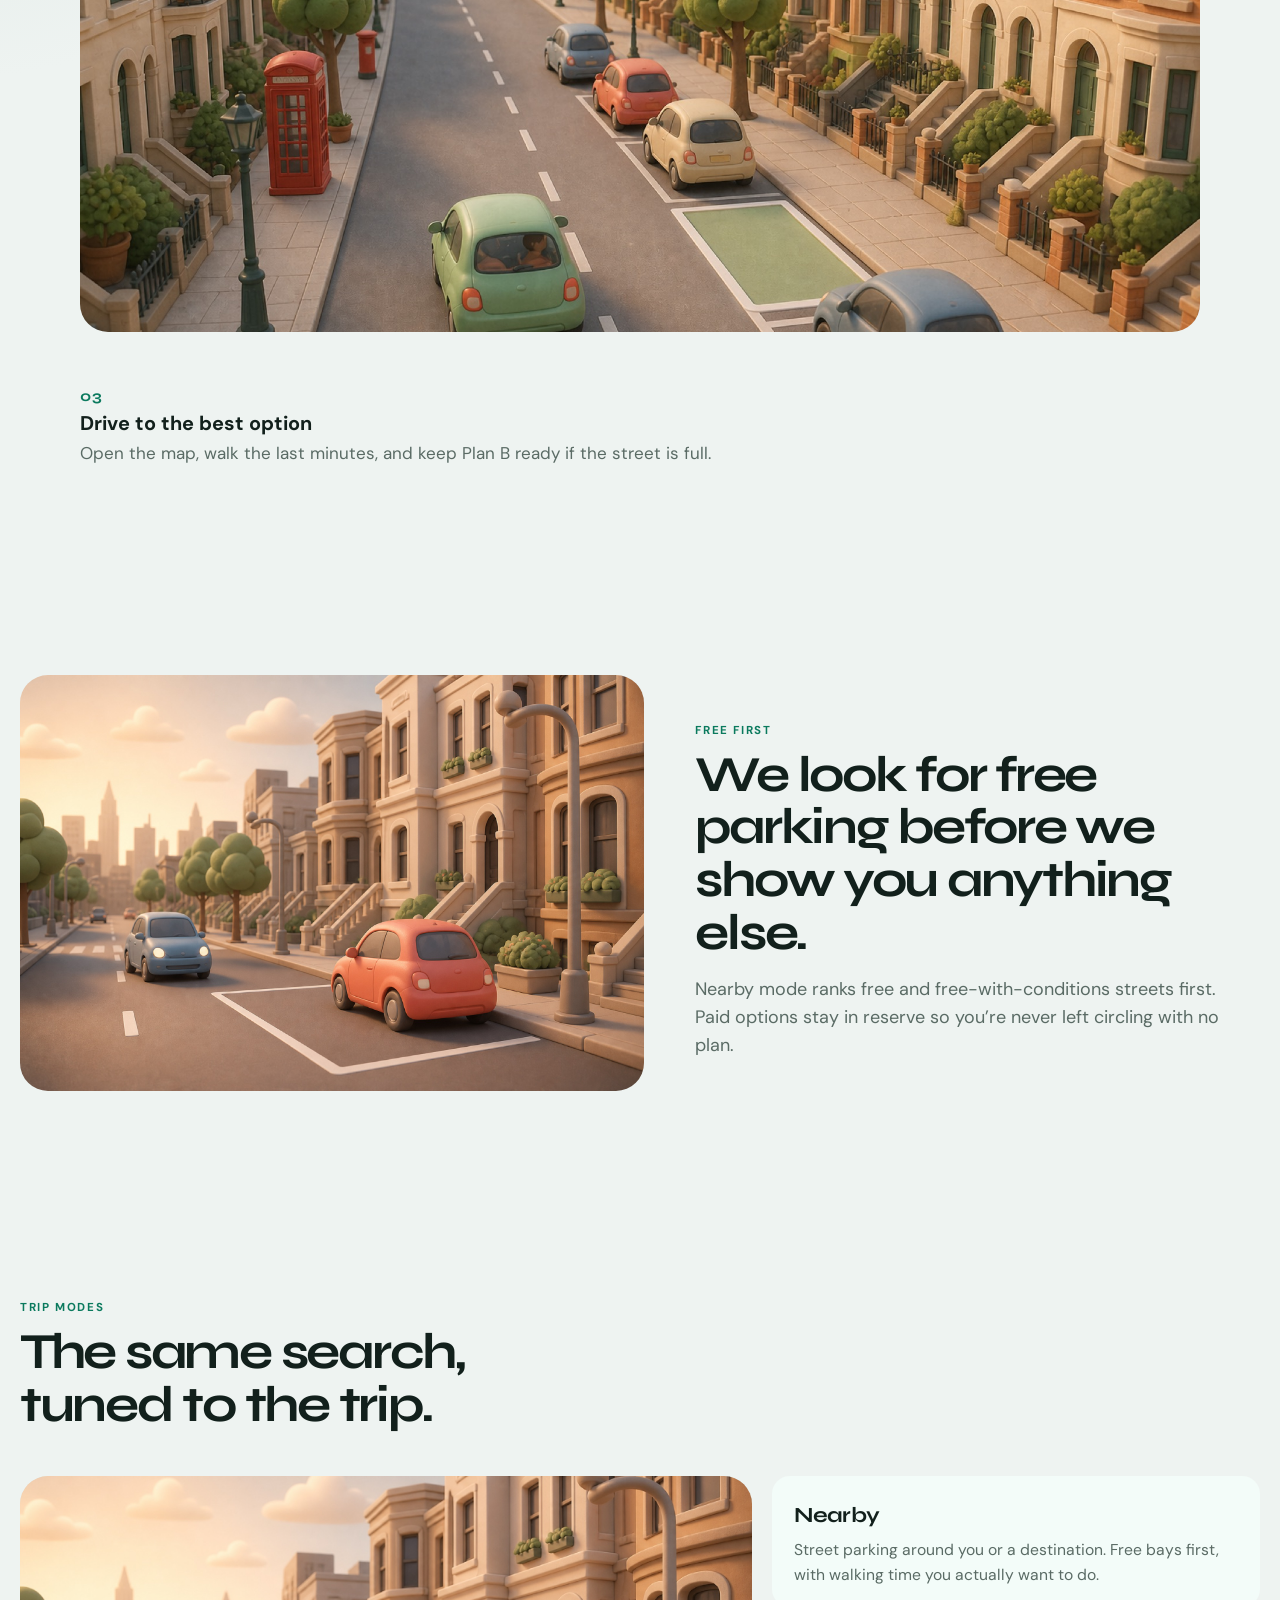
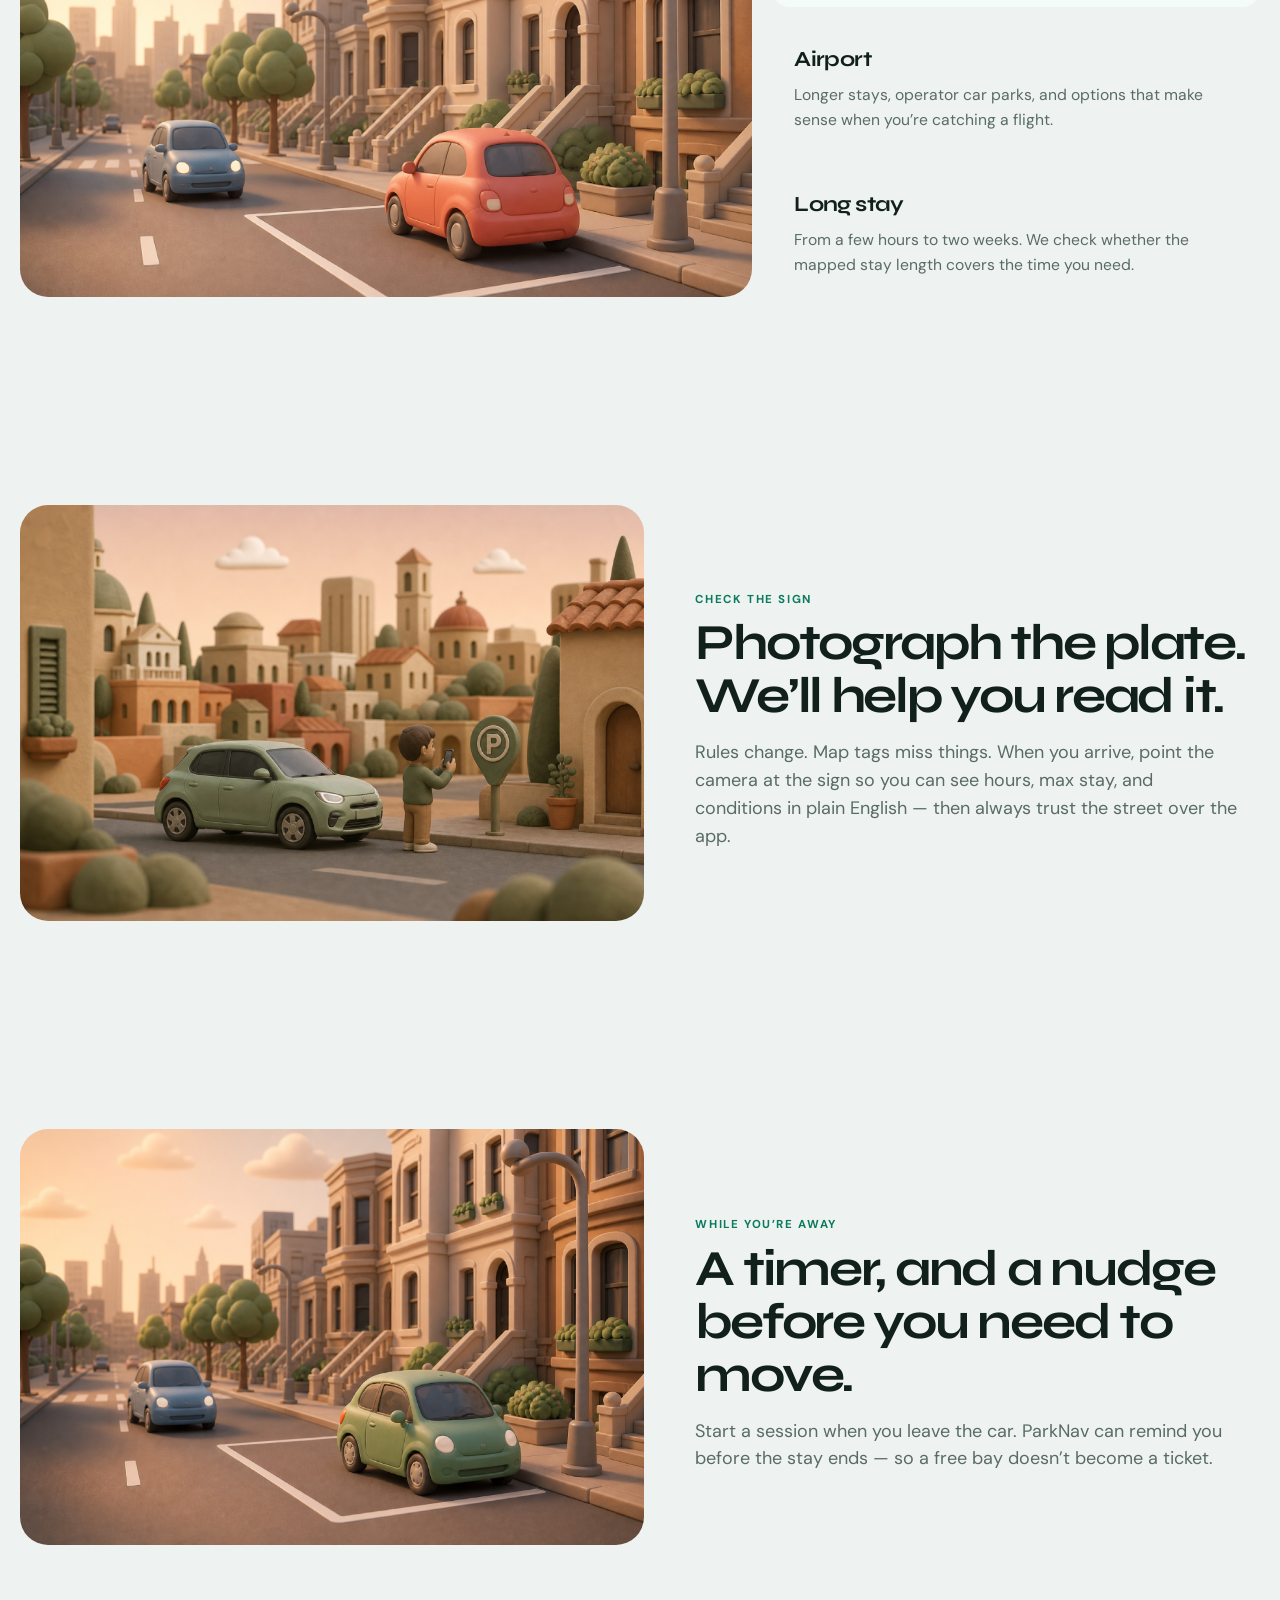
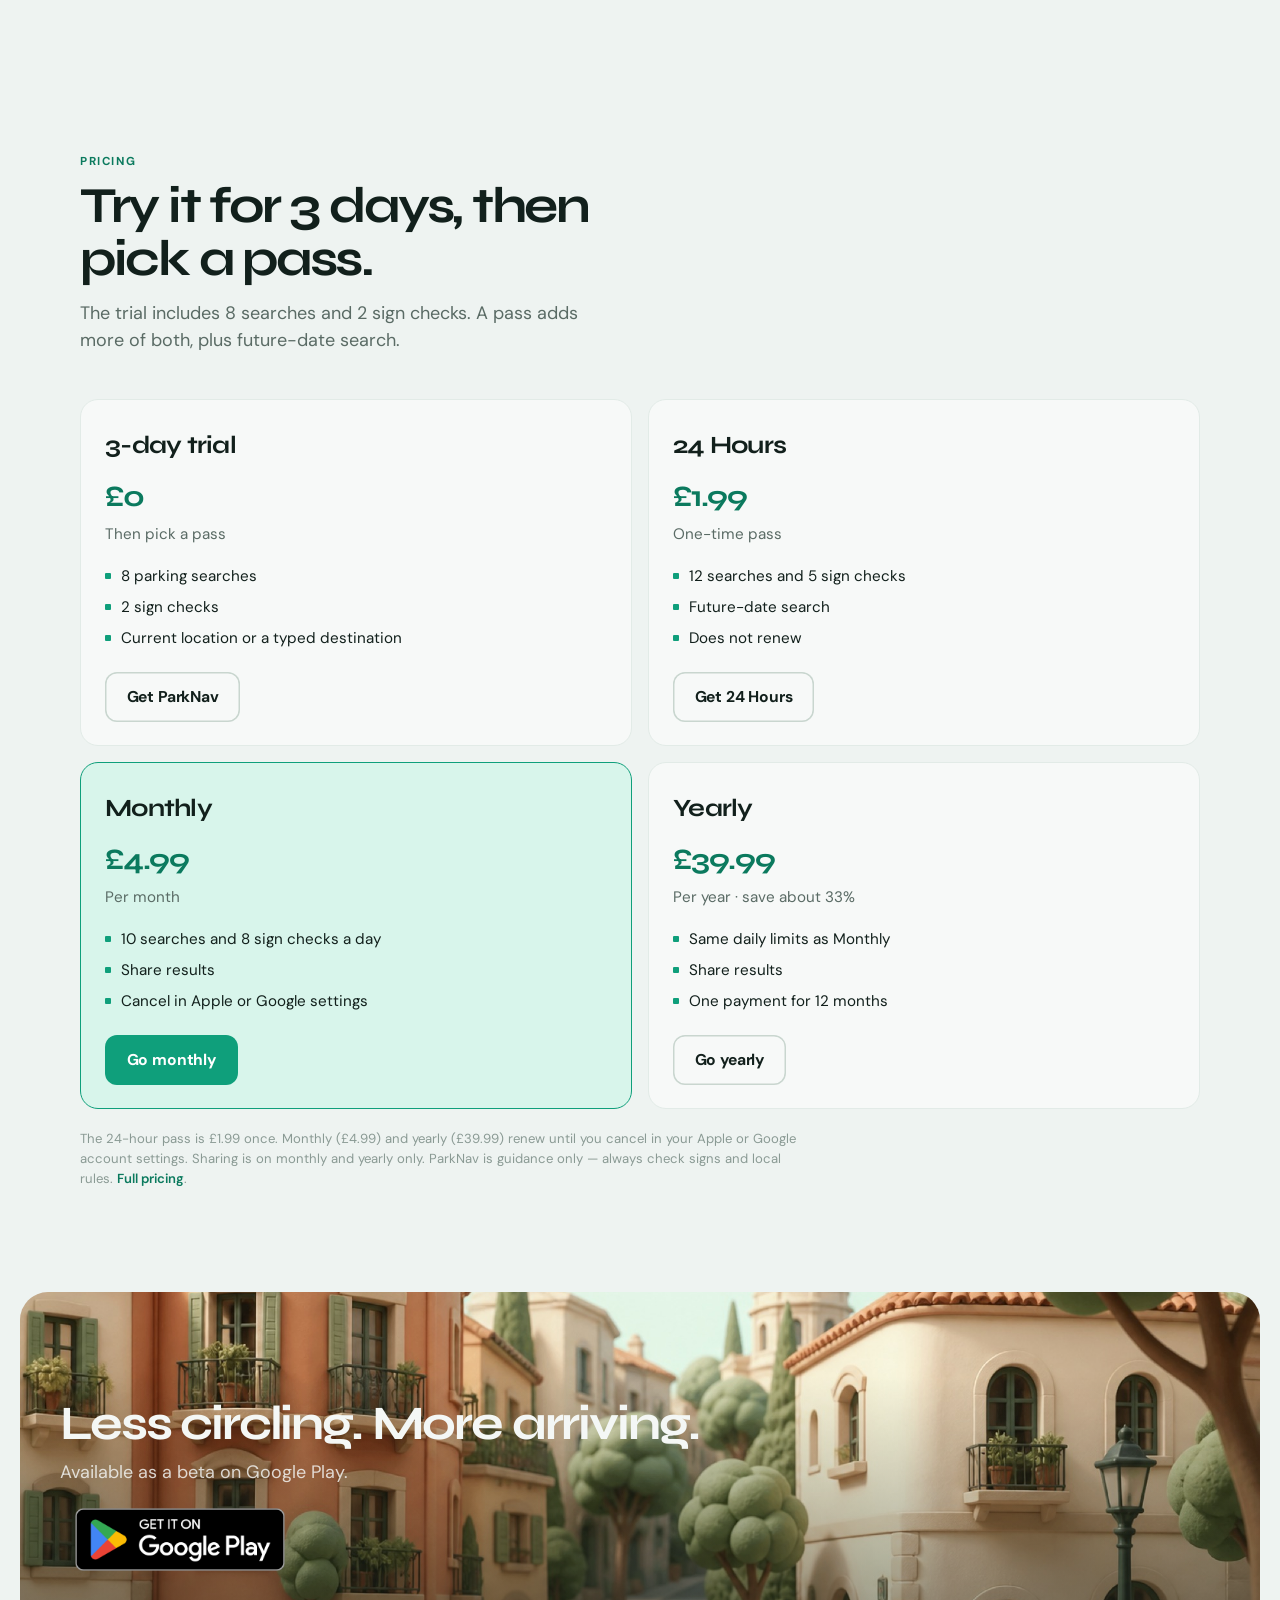
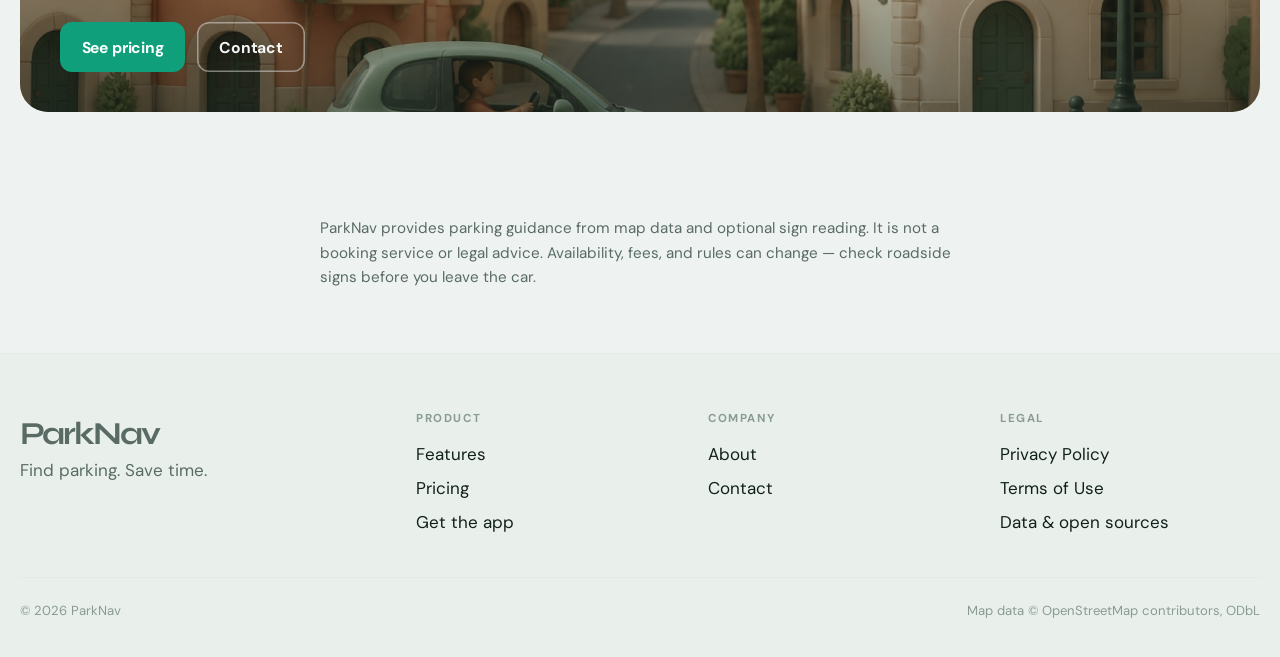
==== commit 79f6af71: "Publish the London hero and point downloads at the Google Play beta. The live homepage still showed " ====
--- a/index.html
+++ b/index.html
@@ -5,12 +5,12 @@
   <meta name="viewport" content="width=device-width, initial-scale=1">
   <title>ParkNav — Find parking. Save time.</title>
   <meta name="description" content="ParkNav finds free, legal street parking near your destination. Search now or later, check signs, and get a reminder before you overstay.">
-  <link rel="canonical" href="https://stssbd-art.github.io/parknav-website/">
+  <link rel="canonical" href="https://jppferreira.github.io/parknav-website/">
   <link rel="icon" href="images/favicon.png">
   <link rel="preconnect" href="https://fonts.googleapis.com">
   <link rel="preconnect" href="https://fonts.gstatic.com" crossorigin>
-  <link href="https://fonts.googleapis.com/css2?family=DM+Sans:opsz,wght@9..40,400;9..40,500;9..40,700&family=Syne:wght@600;700&display=swap" rel="stylesheet">
-  <link rel="stylesheet" href="css/site.css">
+  <link href="https://fonts.googleapis.com/css2?family=DM+Sans:opsz,wght@9..40,400;9..40,500;9..40,700&family=Shantell+Sans:wght@700;800&family=Syne:wght@600;700&display=swap" rel="stylesheet">
+  <link rel="stylesheet" href="css/site.css?v=22">
 </head>
 <body>
   <a class="skip" href="#content">Skip to content</a>
@@ -38,16 +38,20 @@
   <main id="content">
     <section class="hero">
       <div class="hero-visual">
-        <img class="hero-media" src="images/hero-uk-street.jpg?v=2" alt="Clay London street with terraced houses, a red post box, and a sage-green car looking for parking">
+        <img class="hero-media" src="images/hero-woman-mini.jpg?v=1" alt="Woman checking her phone beside a green Mini on a sunny London street, with a parking sign and Big Ben">
+        <div class="hero-blur" aria-hidden="true"></div>
       </div>
       <div class="hero-copy">
-        <p class="brand-word">ParkNav</p>
         <h1>Find parking. Save time.</h1>
         <p class="lede">Free legal street parking near where you’re going — before you leave the house.</p>
         <div class="cta-row">
           <a class="btn" href="#download">Get the app</a>
           <a class="btn btn-ghost" href="#how">See how it works</a>
         </div>
+        <p class="store-note">Available as a beta on Google Play.</p>
+        <a class="store-badge" href="https://play.google.com/store/apps/details?id=com.parknav.app">
+          <img src="images/google-play-badge.png" width="646" height="250" alt="Get it on Google Play">
+        </a>
       </div>
     </section>
 
@@ -188,7 +192,7 @@
             <p class="tag">Per month</p>
             <ul>
               <li>10 searches and 8 sign checks a day</li>
-              <li>Save locations and share results</li>
+              <li>Share results</li>
               <li>Cancel in Apple or Google settings</li>
             </ul>
             <a class="btn" href="#download">Go monthly</a>
@@ -199,13 +203,13 @@
             <p class="tag">Per year · save about 33%</p>
             <ul>
               <li>Same daily limits as Monthly</li>
-              <li>Save locations and share results</li>
+              <li>Share results</li>
               <li>One payment for 12 months</li>
             </ul>
             <a class="btn btn-ghost" href="#download">Go yearly</a>
           </article>
         </div>
-        <p class="fine">The 24-hour pass is £1.99 once. Monthly (£4.99) and yearly (£39.99) renew until you cancel in your Apple or Google account settings. Saving and sharing are on monthly and yearly only. ParkNav is guidance only — always check signs and local rules. <a href="pricing.html">Full pricing</a>.</p>
+        <p class="fine">The 24-hour pass is £1.99 once. Monthly (£4.99) and yearly (£39.99) renew until you cancel in your Apple or Google account settings. Sharing is on monthly and yearly only. ParkNav is guidance only — always check signs and local rules. <a href="pricing.html">Full pricing</a>.</p>
       </div>
     </section>
 
@@ -215,10 +219,13 @@
         <div class="close-fade"></div>
         <div class="close-copy">
           <h2 class="display">Less circling. More arriving.</h2>
-          <p class="lede">ParkNav is free to download on iPhone and Android.</p>
+          <p class="lede">Available as a beta on Google Play.</p>
+          <a class="store-badge" href="https://play.google.com/store/apps/details?id=com.parknav.app">
+            <img src="images/google-play-badge.png" width="646" height="250" alt="Get it on Google Play">
+          </a>
           <div class="cta-row">
-            <a class="btn" href="install.html">Install on this Wi-Fi</a>
-            <a class="btn btn-ghost" href="install.html#ios">iPhone options</a>
+            <a class="btn" href="pricing.html">See pricing</a>
+            <a class="btn btn-ghost" href="contact.html">Contact</a>
           </div>
         </div>
       </div>
--- a/css/site.css
+++ b/css/site.css
@@ -21,6 +21,7 @@
 
   --font-display: "Syne", sans-serif;
   --font-body: "DM Sans", sans-serif;
+  --font-hand: "Shantell Sans", "Segoe Print", cursive;
 
   --space-1: 0.5rem;
   --space-2: 0.75rem;
@@ -40,7 +41,7 @@
   --radius-l: 28px;
 
   --ease: cubic-bezier(0.22, 1, 0.36, 1);
-  --nav-h: 5.25rem;
+  --nav-h: 5.85rem;
 }
 
 *,
@@ -203,6 +204,35 @@
   margin-top: 1.75rem;
 }
 
+.store-note {
+  margin: 1.35rem 0 0;
+  font-size: 0.95rem;
+  font-weight: 500;
+  color: var(--muted, var(--faint));
+}
+
+.store-badge {
+  display: inline-block;
+  margin-top: 0.35rem;
+  line-height: 0;
+}
+
+.store-badge img,
+.close-frame .store-badge img {
+  position: static;
+  inset: auto;
+  display: block;
+  width: 240px;
+  max-width: 100%;
+  height: auto;
+  object-fit: contain;
+}
+
+.close-copy .store-note,
+.close-copy .lede {
+  color: rgba(244, 247, 245, 0.82);
+}
+
 /* ——— Nav (Webflow: Navbar symbol) ——— */
 
 .nav {
@@ -211,17 +241,30 @@
   left: 0;
   right: 0;
   z-index: 40;
-  height: var(--nav-h);
+  height: auto;
+  padding: 0.7rem 1.15rem 0;
+  background: transparent;
+  border: 0;
+  pointer-events: none;
 }
 
 .nav-inner {
-  width: min(var(--wrap-wide), calc(100% - 2.5rem));
+  position: relative;
+  pointer-events: auto;
+  width: min(var(--wrap-wide), 100%);
   margin: 0 auto;
-  height: 100%;
+  height: 4.15rem;
   display: flex;
   align-items: center;
   justify-content: space-between;
   gap: 1rem;
+  padding: 0 1.15rem 0 0.7rem;
+  border-radius: 999px;
+  background: color-mix(in srgb, var(--bg) 74%, transparent);
+  -webkit-backdrop-filter: blur(18px) saturate(1.35);
+  backdrop-filter: blur(18px) saturate(1.35);
+  border: 1px solid color-mix(in srgb, white 72%, var(--line));
+  box-shadow: 0 10px 28px rgba(18, 32, 28, 0.08);
 }
 
 .nav-brand {
@@ -295,23 +338,27 @@
 
 .nav.is-solid,
 .nav.is-scrolled {
-  background: color-mix(in srgb, var(--bg) 88%, white);
-  backdrop-filter: blur(14px);
-  border-bottom: 1px solid color-mix(in srgb, var(--line) 70%, transparent);
+  background: transparent;
+  border-bottom: 0;
 }
 
 /* ——— Hero ——— */
 
 .hero {
   position: relative;
+  display: flex;
+  align-items: center;
+  min-height: 100svh;
   overflow: hidden;
   color: var(--ink);
+  padding: calc(var(--nav-h) + 1.25rem) 0 2.5rem;
 }
 
 .hero-visual {
-  position: relative;
-  height: min(68vh, 720px);
-  min-height: 340px;
+  position: absolute;
+  inset: 0;
+  height: auto;
+  min-height: 0;
   overflow: hidden;
   background: var(--soft);
 }
@@ -320,43 +367,79 @@
   width: 100%;
   height: 100%;
   object-fit: cover;
-  object-position: center 42%;
+  object-position: right center;
   display: block;
+}
+
+.hero-blur {
+  position: absolute;
+  z-index: 1;
+  left: 0;
+  right: 0;
+  bottom: 0;
+  height: 18%;
+  pointer-events: none;
+  -webkit-backdrop-filter: blur(16px) saturate(1.15);
+  backdrop-filter: blur(16px) saturate(1.15);
+  -webkit-mask-image: linear-gradient(to top, #fff 0%, transparent 100%);
+  mask-image: linear-gradient(to top, #fff 0%, transparent 100%);
 }
 
 .hero-visual::after {
   content: "";
   position: absolute;
   inset: auto 0 0;
-  height: 28%;
-  background: linear-gradient(180deg, transparent, var(--bg));
+  z-index: 2;
+  height: 18%;
+  background: linear-gradient(
+    to top,
+    var(--bg) 0%,
+    color-mix(in srgb, var(--bg) 72%, transparent) 46%,
+    transparent 100%
+  );
   pointer-events: none;
 }
 
 .hero-copy {
   position: relative;
-  z-index: 1;
-  width: min(var(--wrap-wide), calc(100% - 2.5rem));
-  margin: 0 auto;
-  padding: 2.75rem 0 4.25rem;
+  z-index: 3;
+  width: fit-content;
+  max-width: calc(100% - 2.5rem);
+  margin: 0 auto 0 max(1.25rem, calc((100% - var(--wrap-wide)) / 2));
+  padding: 1.5rem 1.6rem 1.45rem;
+  border-radius: 2.25rem;
+  background: color-mix(in srgb, white 82%, transparent);
+  border: 1px solid color-mix(in srgb, white 72%, var(--line));
+  -webkit-backdrop-filter: blur(16px) saturate(1.15);
+  backdrop-filter: blur(16px) saturate(1.15);
   animation: rise 1s var(--ease) both;
-}
-
-.hero-copy .brand-word {
-  font-size: clamp(3.6rem, 9vw, 7rem);
-  margin-bottom: 0.65rem;
-  letter-spacing: -0.06em;
-  line-height: 0.92;
-  color: var(--ink);
 }
 
 .hero-copy h1 {
   font-family: var(--font-display);
-  font-weight: 600;
-  font-size: clamp(1.45rem, 2.4vw, 2rem);
+  font-weight: 700;
+  font-size: clamp(2.75rem, 6vw, 4.35rem);
   letter-spacing: -0.03em;
-  max-width: 18ch;
+  line-height: 1.05;
+  max-width: 12ch;
   color: var(--ink);
+}
+
+.hero-copy .btn-ghost {
+  background: #fff;
+  color: var(--green-deep);
+  font-size: 1rem;
+  box-shadow: inset 0 0 0 2px var(--green);
+}
+
+.hero-copy .btn-ghost:hover {
+  background: var(--green-soft);
+  color: var(--green-deep);
+}
+
+.hero-copy .lede,
+.hero-copy .store-note {
+  color: #243832;
 }
 
 .hero-copy .lede {
@@ -668,6 +751,15 @@
   object-fit: cover;
 }
 
+.close-frame .store-badge img {
+  position: static;
+  inset: auto;
+  width: 240px;
+  max-width: 100%;
+  height: auto;
+  object-fit: contain;
+}
+
 .close-fade {
   position: absolute;
   inset: 0;
@@ -721,11 +813,58 @@
   gap: 1rem;
 }
 
+.form-fields {
+  display: grid;
+  gap: 1rem;
+}
+
+.form-fields .btn {
+  justify-self: start;
+  margin-top: 0.15rem;
+}
+
+.field {
+  position: relative;
+  background: var(--elevated);
+  border-radius: 16px;
+  min-height: 56px;
+}
+
+.field:has(textarea) {
+  min-height: 120px;
+}
+
 .field label {
-  display: block;
-  font-weight: 700;
-  font-size: 0.85rem;
-  margin-bottom: 0.4rem;
+  position: absolute;
+  left: 16px;
+  top: 18px;
+  z-index: 1;
+  margin: 0;
+  font-weight: 500;
+  font-size: 16px;
+  line-height: 20px;
+  color: #4e615b;
+  pointer-events: none;
+  transition:
+    top 160ms linear,
+    font-size 160ms linear,
+    line-height 160ms linear,
+    color 160ms linear;
+}
+
+.field:has(textarea) label {
+  top: 16px;
+}
+
+.field:focus-within label,
+.field.is-raised label,
+.field:has(select) label,
+.field:has(input:not(:placeholder-shown)) label,
+.field:has(textarea:not(:placeholder-shown)) label {
+  top: 8px;
+  font-size: 12px;
+  line-height: 16px;
+  color: var(--green-deep);
 }
 
 .field input,
@@ -733,15 +872,37 @@
 .field select {
   width: 100%;
   border: 0;
-  background: var(--elevated);
-  border-radius: var(--radius-s);
-  padding: 0.9rem 1rem;
-  box-shadow: inset 0 0 0 1.5px var(--soft);
+  background: transparent;
+  border-radius: 16px;
+  padding: 24px 16px 8px;
+  min-height: 56px;
+  font-size: 16px;
+  line-height: 22px;
+  color: var(--ink);
+  box-shadow: none;
+}
+
+.field input::placeholder,
+.field textarea::placeholder {
+  color: transparent;
 }
 
 .field textarea {
-  min-height: 9rem;
+  min-height: 120px;
+  padding-top: 32px;
   resize: vertical;
+}
+
+.field select {
+  padding-right: 2.25rem;
+  appearance: none;
+  background-image: linear-gradient(45deg, transparent 50%, var(--green-deep) 50%),
+    linear-gradient(135deg, var(--green-deep) 50%, transparent 50%);
+  background-position:
+    calc(100% - 18px) 26px,
+    calc(100% - 12px) 26px;
+  background-size: 6px 6px, 6px 6px;
+  background-repeat: no-repeat;
 }
 
 .form-note {
@@ -768,6 +929,10 @@
   display: block;
 }
 
+.form-error.is-mail {
+  color: var(--ink);
+}
+
 .btn:disabled {
   opacity: 0.65;
   cursor: wait;
@@ -782,8 +947,98 @@
   display: block;
 }
 
-.form.is-sent .form-fields {
+.contact-modal .form.is-sent .form-fields {
   display: none;
+}
+
+.contact-modal[hidden] {
+  display: none;
+}
+
+.contact-modal {
+  position: fixed;
+  inset: 0;
+  z-index: 120;
+  display: grid;
+  place-items: center;
+  padding: 1.5rem;
+}
+
+.contact-modal-backdrop {
+  position: absolute;
+  inset: 0;
+  background: rgba(18, 32, 28, 0.55);
+}
+
+.contact-modal-panel {
+  position: relative;
+  width: min(34rem, 100%);
+  max-height: min(92vh, 48rem);
+  overflow: auto;
+  background: var(--elevated);
+  color: var(--ink);
+  border-radius: var(--radius-l);
+  padding: 1.75rem 1.75rem 1.5rem;
+  box-shadow: 0 24px 80px rgba(18, 32, 28, 0.28);
+}
+
+.contact-modal-panel h2 {
+  font-size: clamp(1.7rem, 3.2vw, 2.15rem);
+  line-height: 1.15;
+  margin: 0 2.75rem 0.65rem 0;
+}
+
+.contact-modal-panel .lede {
+  margin: 0 0 1.35rem;
+  font-size: 1rem;
+  line-height: 1.5;
+}
+
+.contact-modal .form-fields {
+  gap: 1.05rem;
+}
+
+.contact-modal .field {
+  background: var(--bg);
+}
+
+.contact-modal .form-fields .btn {
+  margin-top: 0.35rem;
+  justify-self: start;
+}
+
+.contact-modal-close {
+  position: absolute;
+  top: 1.15rem;
+  right: 1.15rem;
+  width: 2.25rem;
+  height: 2.25rem;
+  border: 0;
+  border-radius: 999px;
+  background: var(--soft);
+  color: var(--ink);
+  font: inherit;
+  font-size: 1.25rem;
+  line-height: 1;
+  cursor: pointer;
+}
+
+@media (max-width: 640px) {
+  .contact-modal {
+    padding: 0.75rem;
+  }
+
+  .contact-modal-panel {
+    padding: 1.35rem 1.15rem 1.15rem;
+  }
+
+  .contact-modal-panel h2 {
+    margin-right: 2.4rem;
+  }
+}
+
+body.modal-open {
+  overflow: hidden;
 }
 
 .contact-visual {
@@ -1035,9 +1290,9 @@
   .nav-menu {
     display: none;
     position: absolute;
-    top: var(--nav-h);
-    left: 1.25rem;
-    right: 1.25rem;
+    top: calc(100% + 0.55rem);
+    left: 0;
+    right: 0;
     background: var(--elevated);
     border-radius: var(--radius-m);
     padding: 1rem;
@@ -1055,13 +1310,10 @@
     margin-top: 0.4rem;
   }
 
-  .hero-visual {
-    min-height: 280px;
-    height: min(52vh, 520px);
-  }
-
-  .hero-copy {
-    padding: 2rem 0 3rem;
+  .hero {
+    align-items: center;
+    padding-top: calc(var(--nav-h) + 0.75rem);
+    padding-bottom: 2rem;
   }
 
   .section {
@@ -1083,10 +1335,6 @@
 }
 
 @media (max-width: 640px) {
-  .hero-copy .brand-word {
-    font-size: clamp(2.8rem, 16vw, 4rem);
-  }
-
   .cta-row {
     flex-direction: column;
     align-items: stretch;
